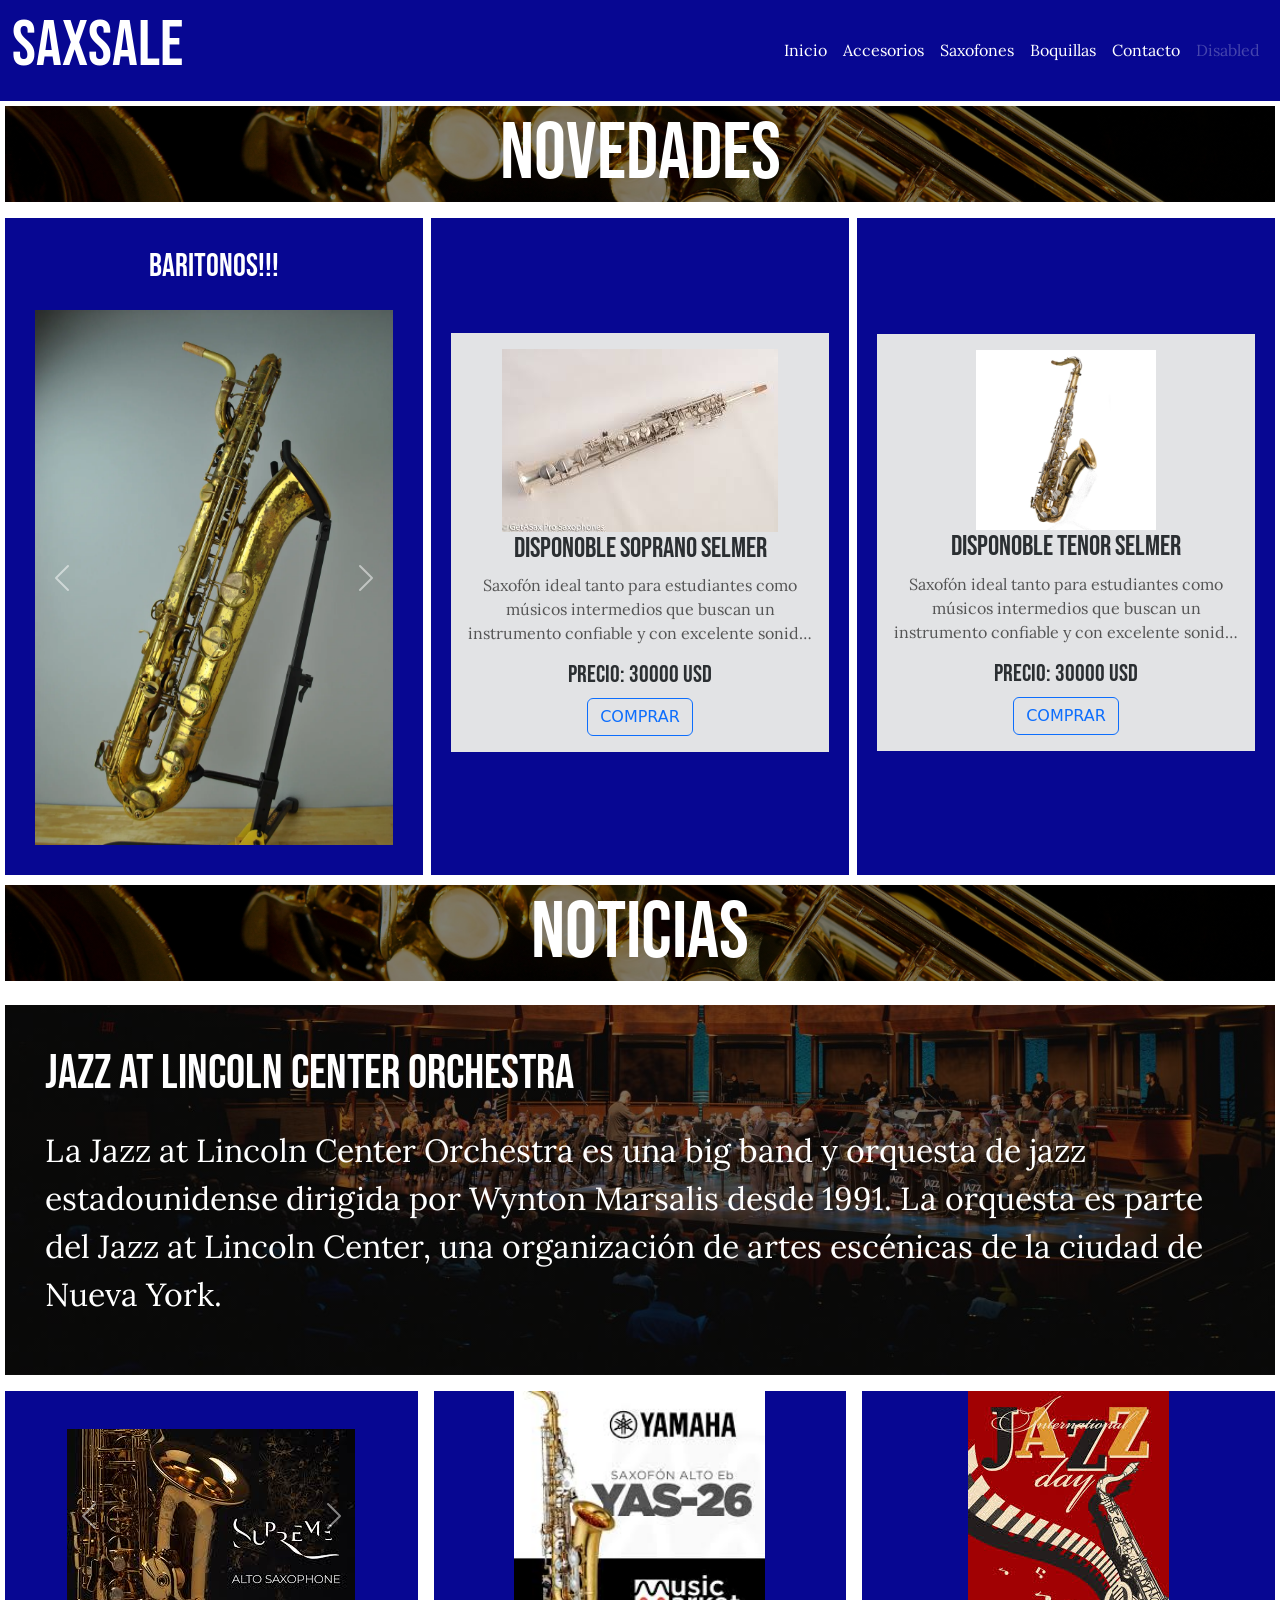
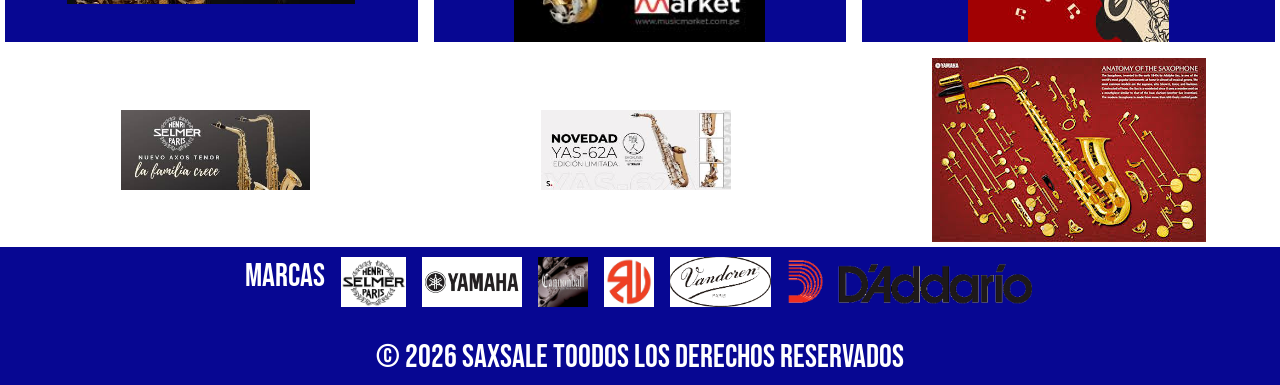
==== index.html @ d2db9212 "first commit of the project" ====
<!DOCTYPE html>
<html lang="es">
<head>
    <meta charset="UTF-8">
    <meta name="viewport" content="width=device-width, initial-scale=1.0">
    <link href="https://cdn.jsdelivr.net/npm/bootstrap@5.3.8/dist/css/bootstrap.min.css" rel="stylesheet" integrity="sha384-sRIl4kxILFvY47J16cr9ZwB07vP4J8+LH7qKQnuqkuIAvNWLzeN8tE5YBujZqJLB" crossorigin="anonymous">
    <link rel="stylesheet" href="./styles/style.css">
    <link rel="preconnect" href="https://fonts.googleapis.com">
    <link rel="preconnect" href="https://fonts.gstatic.com" crossorigin>

    <link href="https://fonts.googleapis.com/css2?family=Bebas+Neue&display=swap" rel="stylesheet">
    <link rel="preconnect" href="https://fonts.googleapis.com">
    <link rel="preconnect" href="https://fonts.gstatic.com" crossorigin>
    <link href="https://fonts.googleapis.com/css2?family=Lora:ital,wght@0,400..700;1,400..700&display=swap" rel="stylesheet">
    <title>SaxSale</title>

</head>
<body>
    <header>

 <nav class="navbar navbar-expand-lg navbar-dark">
  <div class="container-fluid">
    <a href="./index.html">
   <h1>SaxSale</h1>
  </a>
    <button class="navbar-toggler" type="button" data-bs-toggle="collapse" data-bs-target="#navbarNav" aria-controls="navbarNav" aria-expanded="false" aria-label="Toggle navigation">
      <span class="navbar-toggler-icon"></span>
    </button>
    <div class="collapse navbar-collapse" id="navbarNav">
      <ul class="navbar-nav ms-auto">
        <li class="nav-item">
          <a class="nav-link active" aria-current="page" href="./index.html">Inicio</a>
        </li>
        <li class="nav-item">
          <a class="nav-link" href="./pages/accesorios.html">Accesorios</a>
        </li>
        <li class="nav-item">
          <a class="nav-link" href="./pages/saxofones.html">Saxofones</a>
        </li>
        <li class="nav-item">
          <a class="nav-link" href="./pages/mouthpiece.html">Boquillas</a>
        </li>
          <li class="nav-item">
          <a class="nav-link" href="./pages/contacto.html">Contacto</a>
        </li>
        <li class="nav-item">
          <a class="nav-link disabled" aria-disabled="true">Disabled</a>
        </li>
      </ul>
    </div>
  </div>
</nav>
    </header>
    <main>
        <section class="novedades">
            <h2>NOVEDADES</h2>
           
            <article class="caja1-novedades">
              <h3 class="caja1-novedades-baritonos">BARITONOS!!!</h3>
             <div id="carouselExampleInterval" class="carousel slide" data-bs-ride="carousel">
  <div class="carousel-inner">
    <div class="carousel-item active" data-bs-interval="2000">
      <img src="./assets/saxofones/baritonos/mark6b (3).jpg" class="d-block w-100" alt="noticias">
    </div>
    <div class="carousel-item" data-bs-interval="2000">
      <img src="./assets/saxofones/baritonos/mark6b (3).jpg" class="d-block w-100" alt="selmer">
    </div>
    <div class="carousel-item">
      <img src="./assets/saxofones/baritonos/mark6b (1).jpg" class="d-block w-100" alt="selmer">
    </div>
    <div class="carousel-item">
      <img src="./assets/saxofones/baritonos/mark6  (6).jpg" class="d-block w-100" alt="selmer">
    </div>
  </div>
  <button class="carousel-control-prev" type="button" data-bs-target="#carouselExampleInterval" data-bs-slide="prev">
    <span class="carousel-control-prev-icon" aria-hidden="true"></span>
    <span class="visually-hidden">Previous</span>
  </button>
  <button class="carousel-control-next" type="button" data-bs-target="#carouselExampleInterval" data-bs-slide="next">
    <span class="carousel-control-next-icon" aria-hidden="true"></span>
    <span class="visually-hidden">Next</span>
  </button>
</div>
            </article>

            <article class="caja2-novedades">
            <div class="p-3 mb-2 bg-secondary-subtle text-secondary-emphasis">
              <img class="img-soprano" src="./assets/saxofones/sopranos/sba.jpg" alt="saxosoprano">
              <h3>Disponoble Soprano Selmer</h3>
              
              <p class="descripcion">Saxofón ideal tanto para estudiantes como músicos intermedios que buscan un instrumento confiable y con excelente sonido. Fabricado con materiales de calidad, ofrece una afinación precisa y una respuesta cómoda en todo el registro.

Su diseño ergonómico facilita la ejecución, permitiendo largas sesiones de práctica sin incomodidad. Incluye estuche protector para su transporte y cuidado.

Perfecto para estudiar, tocar en banda o comenzar a desarrollar tu sonido con un instrumento versátil y duradero. </p>
              <h4>PRECIO: 30000 USD</h4>
              <button type="button" class="btn btn-outline-primary">COMPRAR</button>
             </div>
            </article> 
            </article>

            <article class="caja3-novedades">
            <div class="p-3 mb-2 bg-secondary-subtle text-secondary-emphasis">
              <img class="img-soprano" src="./assets/saxofones/tenores/tmk6.jpg" alt="saxotenor">
              <h3>Disponoble Tenor Selmer</h3>
              
              <p class="descripcion">Saxofón ideal tanto para estudiantes como músicos intermedios que buscan un instrumento confiable y con excelente sonido. Fabricado con materiales de calidad, ofrece una afinación precisa y una respuesta cómoda en todo el registro.

Su diseño ergonómico facilita la ejecución, permitiendo largas sesiones de práctica sin incomodidad. Incluye estuche protector para su transporte y cuidado.

Perfecto para estudiar, tocar en banda o comenzar a desarrollar tu sonido con un instrumento versátil y duradero. </p>
              <h4>PRECIO: 30000 USD</h4>
              <button type="button" class="btn btn-outline-primary">COMPRAR</button>
             </div>
            </article> 
            
      </section>
        <section class="noticias">
            <h2>NOTICIAS</h2>
            <article class="caja1-noticias">
              <h3>Jazz at Lincoln Center Orchestra</h3>
              <p>La Jazz at Lincoln Center Orchestra es una big band y orquesta de jazz estadounidense dirigida por Wynton Marsalis desde 1991. La orquesta es parte del Jazz at Lincoln Center, una organización de artes escénicas de la ciudad de Nueva York.</p>
            </article>
            <article class="caja2-noticias">
              <div id="carouselExampleInterval" class="carousel slide" data-bs-ride="carousel">
  <div class="carousel-inner">
    <div class="carousel-item active" data-bs-interval="2000">
      <img src="./assets/noticias/streaming-musical-01-1030x438.jpg" class="d-block w-100" alt="noticias">
    </div>
    <div class="carousel-item" data-bs-interval="2000">
      <img src="./assets/noticias/selmer.jpg" class="d-block w-100" alt="selmer">
    </div>
    <div class="carousel-item">
      <img src="./assets/noticias/yamaha2.jpg" class="d-block w-100" alt="yamaha">
    </div>
    <div class="carousel-item">
      <img src="./assets/noticias/images.jpg" class="d-block w-100" alt="connselmer">
    </div>
  </div>
  <button class="carousel-control-prev" type="button" data-bs-target="#carouselExampleInterval" data-bs-slide="prev">
    <span class="carousel-control-prev-icon" aria-hidden="true"></span>
    <span class="visually-hidden">Previous</span>
  </button>
  <button class="carousel-control-next" type="button" data-bs-target="#carouselExampleInterval" data-bs-slide="next">
    <span class="carousel-control-next-icon" aria-hidden="true"></span>
    <span class="visually-hidden">Next</span>
  </button>
</div>
            </article>
            <article class="caja3-noticias">
              <img src="./assets/noticias/yamaha3.jpg" alt="yamaha">
            </article>
            <article class="caja4-noticias">
              <img src="./assets/noticias/jazz.jpg" alt="jazz">
            </article>
            <article class="caja5-noticias">
              <img src="./assets/noticias/selmer2.jpg" alt="selmer">
              <img src="./assets/noticias/yamaha.jpg" alt="yamaha">
            </article>
            <article class="caja6-noticias">
              <img src="./assets/noticias/yamaha4.jpg" alt="yamaha">
            </article>
            
        </section>


    </main>
    <footer>
      <section class="footer-contenedor">
       

    

        <article class="footer-box2">
             
          <h3 class="h3box2">MARCAS</h3>
          
          <a href="https://www.selmer.fr/en-int?srsltid=AfmBOoqi-JA-q6rCx8idVDb9hDLaTuvVUkTGpqAUxAEVh1ph9ByTGLUH" target="_blank">
          <img class="logo-footer" src="./assets/logos/selmer.png" alt="logoselmer">
           </a>
          
          
           <a href="https://usa.yamaha.com/products/musical_instruments/winds/saxophones/index.html" target="_blank">
            <img class="logo-footer" src="./assets/logos/yamaha.png" alt="logoyamaha">
           </a>
           
          
           <a href="https://www.cannonballmusic.com/" target="_blank">
            <img class="logo-footer" src="./assets/logos/cannonball.png" alt="logocannonball" >
           </a>
         
          
           <a href="https://www.robertoswinds.com/" target="_blank">
            <img class="logo-footer" src="./assets/novedades/robertowinds.jpg" alt="rebertoswinds">
           </a>
          
           <a href="https://vandoren.fr/en/" target="_blank">
            <img class="logo-footer" src="./assets/logos/vandoren_logo.png" alt="vandoren">
           </a>

           <a href="https://www.daddario.com/pages/reed-finder?srsltid=AfmBOorgQt2jpcoSlpP6i1HIFW__5xvOtOLx_O5818FOH4TEsza6n8jU" target="_blank">
            <img class="logo-footer" src="./assets/logos/Daddario_logo.png" alt="daddario">
           </a>
        </article>

        <article class="footer-box3">
          <h2 class="footer-h2-b3">© 2026 SaxSale toodos los derechos reservados</h2>
        </article>
       
      </section>

    </footer>
    <script src="https://cdn.jsdelivr.net/npm/bootstrap@5.3.8/dist/js/bootstrap.bundle.min.js" integrity="sha384-FKyoEForCGlyvwx9Hj09JcYn3nv7wiPVlz7YYwJrWVcXK/BmnVDxM+D2scQbITxI" crossorigin="anonymous"></script>
</body>
</html>
---- styles/style.css ----
/*header*/
.navbar h1{font-family: "Bebas Neue", sans-serif ;
font-size: 4rem;
color: white;}
.navbar{
    background-color: rgb(7, 7, 146);
    
}
.navbar a{
    text-decoration: none;
}
  
.navbar .nav-link {
    font-size: 1rem;
}

.nav-link{
color: white;
}

/*main-idex*/
.novedades{
    display: grid;
    grid-template-columns: repeat(3, 1fr);
    grid-auto-rows: auto;
    padding: 5px;
    gap: 0.5rem;
}


.caja1-novedades{
  grid-column: 1/2;
  display: flex;
  flex-direction: column;
  align-items: center;
  justify-content: center;
  padding:30px ;
  gap: 1rem;
  background-color:rgb(7, 7, 146) ;
}
.caja1-novedades img{
  width: 100%;
  height: auto;
}
.caja1-novedades-baritonos{
    font-size: 2rem;
    color: white;
}
   

.caja2-novedades{
   grid-column: 2/3;
   
   display: flex;
   flex-direction: column;
   justify-content: center;
   text-align: center;
   background-color: rgb(7, 7, 146) ;
   padding: 20px;
}

.caja3-novedades{
   grid-column:3/4;
    display: flex;
   flex-direction: column;
   justify-content: center;
   text-align: center;
   background-color:rgb(7, 7, 146)  ;
   padding: 20px;
}
.caja3-novedades img{
     width: 100%;
     height: 180px;
     object-fit: contain;
}


  


.noticias{
    display: grid;
    grid-template-columns: repeat(3, 1fr);
    grid-auto-rows: auto;
    padding: 5px;
    gap: 1rem;
}


   .caja1-noticias{
    display: flex;
    flex-direction: column;
    justify-content: flex-end;
    gap: 1rem;
    background-image: linear-gradient(rgba(0,0,0,0.5), rgba(0,0,0,0.5)), url(../assets/novedades/2025-03-30_templeu_jalc_lawrencesumulong_0142.jpg);
    grid-column: 1/4;
    background-size: cover;
    background-repeat: no-repeat;
    background-position: bottom;
    padding: 40px;
   }
  .caja1-noticias h3{
    color: white;
    font-size: 3rem;
  } 
  .caja1-noticias p{
    color: white;
    font-size: 2rem;
  }

  .caja2-noticias{
  grid-column: 1/2;
   display: flex;
   justify-content: center;
   align-items: center;
   background-color: rgb(7, 7, 146) ;
   }
   .caja3-noticias{
    grid-column: 2/3;
    display: flex;
    justify-content: center;
    background-color: rgb(7, 7, 146) ;
   }

   .caja4-noticias{
    grid-column: 3/4;
    display: flex;
    justify-content: center;
    
    background-color:  rgb(7, 7, 146);
   }
   .caja5-noticias{
    grid-column:1/3;
    display: flex;
    justify-content: center;
    align-items: center;
    
   }
   .caja5-noticias img{
    width: 100%;
    height: 80px;
    object-fit: contain;
}


   .caja6-noticias{
    grid-column: 3/4;
    display: flex;
    justify-content: center;
    align-items: center;
    
   }


   /*mouthpiece-saxofones-accesorios*/

   .contenedor{
   
    display: grid;
    grid-template-columns: repeat(2, 1fr);
    grid-auto-rows: auto;
    gap: 1rem;
    padding: 5px;
   }
   
    

   .card{
    text-align: center;
    display: flex;
    flex-direction: column;
    align-items:center;
    justify-content: flex-start;
    gap: 1rem;
    padding: 20px;
    height: 100%;
    width: 100%;
  
    
   

   }
.boton-comprar {
  margin-top: auto;
}
   .card img {
  width: 100%;
  height: 180px;
  object-fit: contain;
}

   .descripcion{
    
  font-size: 1rem;
  color: #555;

  display: -webkit-box;
  -webkit-line-clamp: 3; 
  -webkit-box-orient: vertical;
  overflow: hidden;
}
   

   /*formulario*/

  .formulario{
    display: grid;
    grid-template-columns: repeat(1, 1fr);
    gap: 1.5rem;
    
    padding: 15px;
    background-image: linear-gradient(rgba(0,0,0,0.5), rgba(0,0,0,0.5)), url(../assets/novedades/pexels-jean-paul-wright-39375669-7929649.jpg);
    background-repeat: no-repeat;
    background-size: cover;
    background-position: center;
    
  }

   .button-formulario{
    display: flex;
    justify-content: center;
    
   }
   .titulo-formulario{
    display: flex;
    justify-content: center;
    align-items: center;
    font-size: 3rem;
    color: white;
    background: none;

}

  .form-label{
    color: white;
  }

   /*footer*/

   .footer-contenedor{
    display: grid;
    grid-template-columns:1fr;
    grid-template-rows: auto;
    gap:2rem ;
    background-color: rgb(7, 7, 146);
   }

   .logo-footer{
    width:auto;
    height: 50px;
    object-fit: contain
   }

   .footer-box2{
   display: flex;
   align-items: center;
   justify-content: center;
   gap: 1rem;
   margin-top: 10px;
 
   }

   .footer-box3 {
    display: flex;
    justify-content: center;
    align-items: end;
   
  
   }
  
  .h3box2{
  
    font-size: 2rem;
    color: white;
  }
 
 .footer-h2-b3{
  font-size: 2rem;
  background-image: none;

}
  

  /*parrafos-titulos-general*/
  p{
    font-family: "Lora", serif;
}

a{
    font-family: "Lora", serif;

}
h2{ font-family: "Bebas Neue", sans-serif ;
  grid-column: 1/-1;
  display: flex;
  justify-content: center;
  align-items: center;
  color: white;
  background-image: linear-gradient(rgba(0,0,0,0.5), rgba(0,0,0,0.5)), url("../assets/novedades/pexels-caique-araujo-101156227-28653606.jpg");
  background-position: right;
  background-size: cover;
  background-repeat: no-repeat;
  font-size: 5rem;

}
 h3{font-family: "Bebas Neue", sans-serif ;

}
 h4{font-family: "Bebas Neue", sans-serif ;

}
.titulo-formulario{
    display: flex;
    justify-content: center;
    align-items: center;
    font-size: 3rem;
    color: white;
    background: none;

}





/*tablets*/

@media(min-width:768px) and (max-width:1024px){

.navbar h1{font-family: "Bebas Neue", sans-serif ;
font-size: 3rem;
color: white;}
 
h2{ font-family: "Bebas Neue", sans-serif ;
    grid-column: 1/-1;
    display: flex;
    justify-content: center;
    align-items: center;
   color: white;
   background-image: linear-gradient(rgba(0,0,0,0.5), rgba(0,0,0,0.5)), url("../assets/novedades/pexels-caique-araujo-101156227-28653606.jpg");
   background-position: right;
   background-size: cover;
   background-repeat: no-repeat;
   font-size: 3rem;}


.titulo-formulario{
    display: flex;
    justify-content: center;
    align-items: center;
    font-size: 3rem;
    color: white;
    background: none;

}

   
.novedades{
  display: grid;
  grid-template-columns: repeat(3, 1fr);
  grid-auto-rows: auto;
  padding: 5px;
}


.caja1-novedades{
  grid-column: 1/2;
  display: flex;
  flex-direction: column;
  align-items: center;
  justify-content: center;
  padding:20px ;
  gap: 1rem;
  background-color:rgb(7, 7, 146) ;
}
.caja1-novedades img{
  width: 100%;
  height: auto;
}
    

.caja2-novedades{
  grid-column: 2/3;
  display: flex;
  flex-direction: column;
  justify-content: center;
  text-align: center;
  background-color: rgb(7, 7, 146) ;
  padding: 10px;
}
.caja2-novedades img{
  width: 100%;
  height: 100px;
  object-fit: contain;
}

.caja3-novedades{
  grid-column:3/4 ;
  display: flex;
  flex-direction: column;
  justify-content: center;
  text-align: center;
  background-color:rgb(7, 7, 146)  ;
  padding: 20px;
}
.caja3-novedades img{
    width: 100%;
    height: 100px;
    object-fit: contain;
}


   
   .footer-contenedor{
    display: grid;
    grid-template-columns:1fr;
    grid-template-rows: auto; 
   
    gap:2rem ;
    background-color: rgb(7, 7, 146);
   }



   .logo-footer{
    width:auto;
    height: 25px;
    object-fit: contain
   }

   .footer-box2{
   display: flex;
   align-items: center;
   justify-content: center;
   gap: 1rem;
   
  
 
   }

   .footer-box3 {
    display: flex;
    justify-content: center;
    align-items: end;
    
   
  
   }

  .h3box2{
  
    font-size: 1.5rem;
    color: white;}

   .footer-h2-b3{
    font-size: 1.5rem;
    background-image: none;

}

}

/*mobile*/
@media(min-width:320px) and (max-width:480px){
.navbar h1{font-family: "Bebas Neue", sans-serif ;
font-size: 2rem;
color: white;}
 
h2{ font-family: "Bebas Neue", sans-serif ;
    grid-column: 1/-1;
    display: flex;
    justify-content: center;
    align-items: center;
   color: white;
   background-image: linear-gradient(rgba(0,0,0,0.5), rgba(0,0,0,0.5)), url("../assets/novedades/pexels-caique-araujo-101156227-28653606.jpg");
   background-position: right;
   background-size: cover;
   background-repeat: no-repeat;
   font-size: 2rem;}


.titulo-formulario{
    display: flex;
    justify-content: center;
    align-items: center;
    font-size: 2rem;
    color: white;
    background: none;

}

.novedades{
    display: grid;
    grid-template-columns: 1fr;
    grid-auto-rows: auto;
    padding: 5px;
}


.caja1-novedades{
  grid-column:1/2 ;
  display: flex;
  flex-direction: column;
  align-items: center;
  justify-content: center;
  padding:10px ;
  gap: 1rem;
  background-color:rgb(7, 7, 146) ;
}



.caja2-novedades{
   grid-column:1/2 ;
   
   display: flex;
   flex-direction: column;
   justify-content: center;
   text-align: center;
   background-color: rgb(7, 7, 146) ;
   padding: 10px;
}
.caja2-novedades img{
 width: 100%;
  height: 100px;
  object-fit: contain;
}

.caja3-novedades{
   grid-column:1/2 ;
    display: flex;
   flex-direction: column;
   justify-content: center;
   text-align: center;
   background-color:rgb(7, 7, 146)  ;
   padding: 10px;
}
.caja3-novedades img{
     width: 100%;
  height: 100px;
  object-fit: contain;
}



.noticias{
    display: grid;
    grid-template-columns:1fr;
    grid-auto-rows: auto;
    padding: 5px;
    gap: 1rem;
}


   .caja1-noticias{
    display: flex;
    flex-direction: column;
    justify-content: flex-end;
    gap: 1rem;
    background-image: linear-gradient(rgba(0,0,0,0.5), rgba(0,0,0,0.5)), url(../assets/novedades/2025-03-30_templeu_jalc_lawrencesumulong_0142.jpg);
    grid-column: 1/2;
    background-size: cover;
    background-repeat: no-repeat;
    background-position: bottom;
    padding: 40px;
   }
  .caja1-noticias h3{
    color: white;
    font-size: 2rem;
  } 
  .caja1-noticias p{
    color: white;
    font-size: 1rem;
  }

  .caja2-noticias{
  grid-column: 1/2;
   display: flex;
   justify-content: center;
   align-items: center;
   background-color: rgb(7, 7, 146) ;
   }
   .caja3-noticias{
    grid-column: 1/2;
    display: flex;
    justify-content: center;
    background-color: rgb(7, 7, 146) ;
   }

   .caja4-noticias{
    grid-column: 1/2;
    display: flex;
    justify-content: center;
    
    background-color:  rgb(7, 7, 146);
   }
   .caja5-noticias{
    grid-column:1/2;
    display: flex;
    flex-direction: column;
    background-color: rgb(7, 7, 146) ;
    
   }
   .caja5-noticias img{
    width: 100%;
    height: 80px;
    object-fit: contain;
}


   .caja6-noticias{
    grid-column: 1/2;
    display: flex;
    justify-content: center;
    align-items: center;
    
   }


.contenedor{
   
    display: grid;
    grid-template-columns: 1fr;
    grid-auto-rows: auto;
    gap: 1rem;
    padding: 5px;
   }
   
    

   .card{
    text-align: center;
    display: flex;
    flex-direction: column;
    align-items:center;
    justify-content: flex-start;
    gap: 1rem;
    padding: 20px;
    height: 100%;
    width: 100%;
  
    
   

   }
.boton-comprar {
  margin-top: auto;
}
  .card img {
  width: 100%;
  height: 180px;
  object-fit: contain;
}

  .descripcion{
    
  font-size: 1rem;
  color: #555;

  display: -webkit-box;
  -webkit-line-clamp: 3; 
  -webkit-box-orient: vertical;
  overflow: hidden;
}







   .footer-contenedor{
    display: grid;
    grid-template-columns:1fr;
    grid-template-rows:auto ; 
   
    gap:2rem ;
    background-color: rgb(7, 7, 146);
   }



   .logo-footer{
    width:auto;
    height: 25px;
    object-fit: contain
   }

   .footer-box2{
   display: flex;
   flex-direction: column;
   
  
 
   }

   .footer-box3 {
    display: flex;
    justify-content: center;
    align-items: end;
    
   
  
   }

   .h3box2{
  
    font-size: 1.5rem;
    color: white;}
   

   .footer-h2-b3{
    font-size: 1rem;
    background-image: none;

}










}
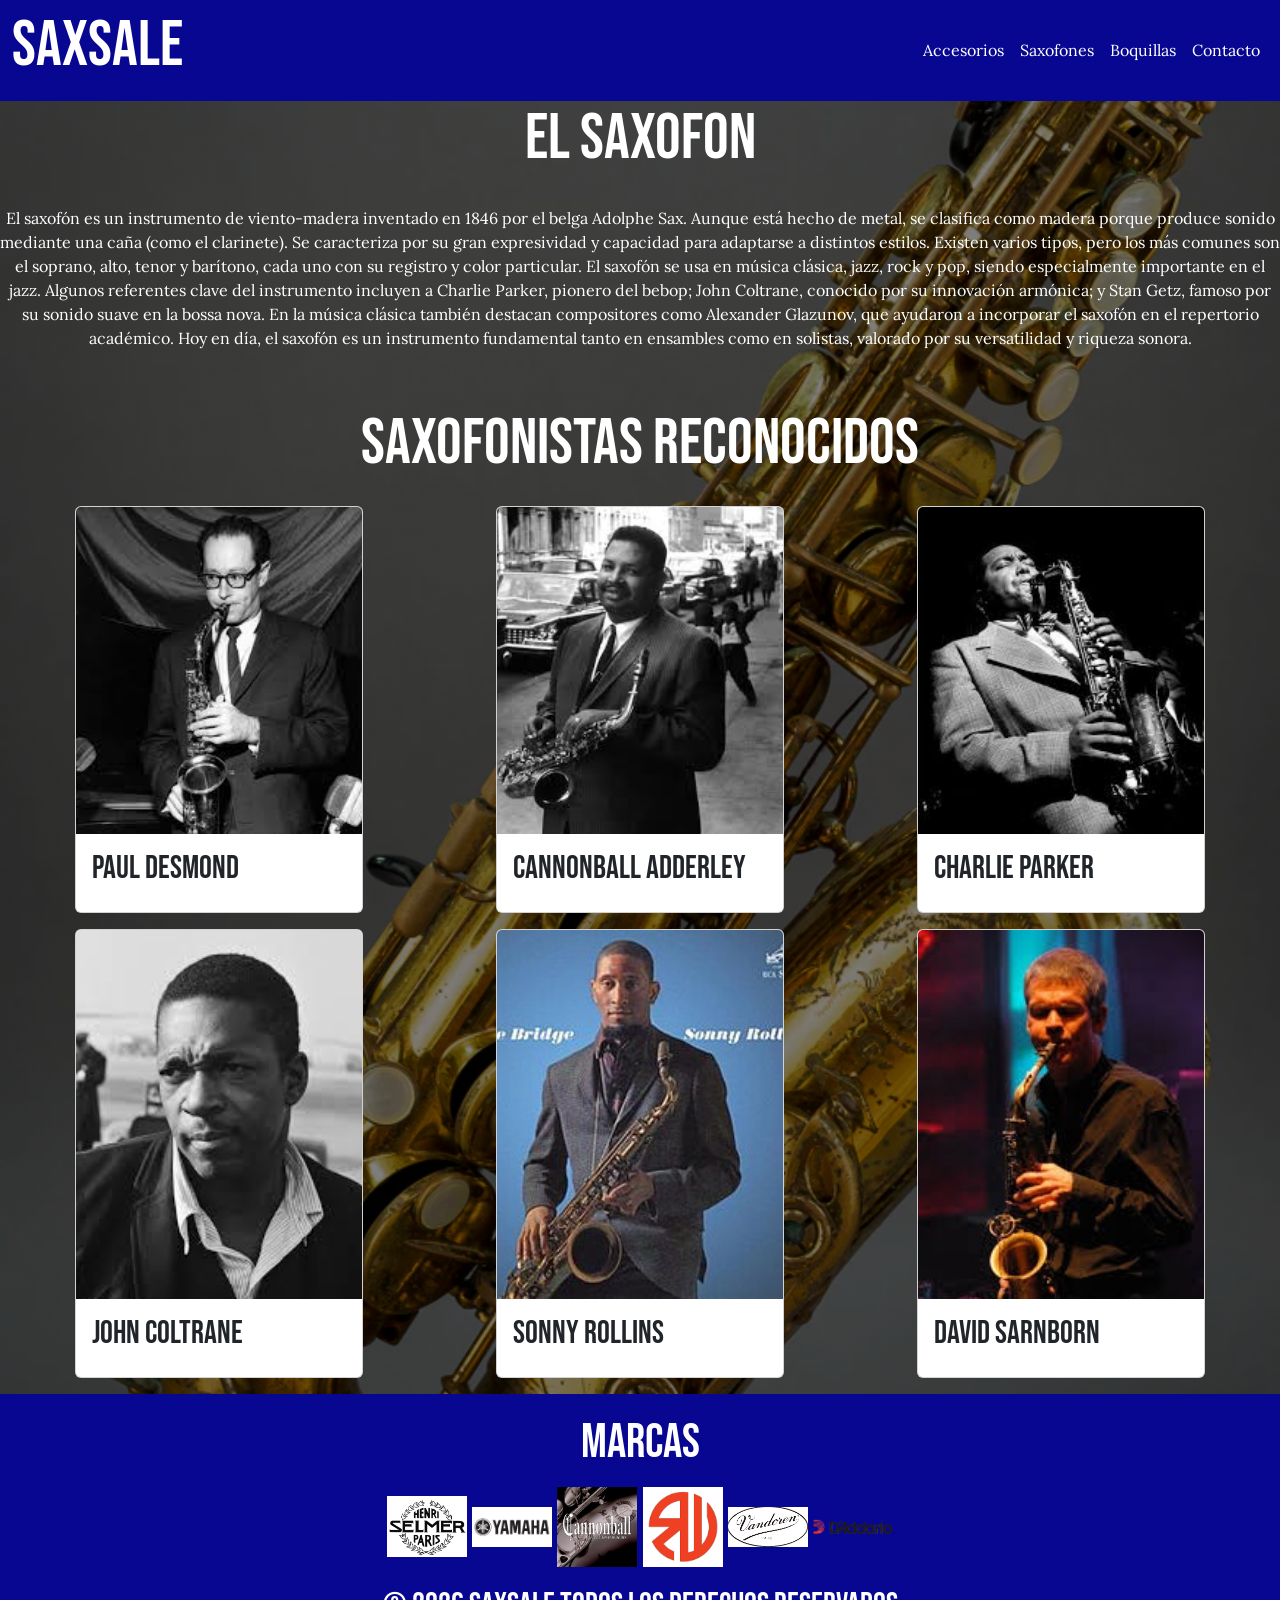
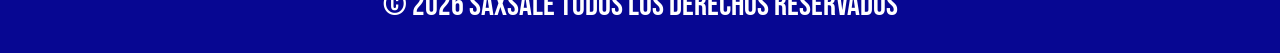
==== commit 02b2e30c: "se actualiza toda la parte de css y parte de la estructura html" ====
--- a/index.html
+++ b/index.html
@@ -7,207 +7,130 @@
     <link rel="stylesheet" href="./styles/style.css">
     <link rel="preconnect" href="https://fonts.googleapis.com">
     <link rel="preconnect" href="https://fonts.gstatic.com" crossorigin>
-
-    <link href="https://fonts.googleapis.com/css2?family=Bebas+Neue&display=swap" rel="stylesheet">
-    <link rel="preconnect" href="https://fonts.googleapis.com">
-    <link rel="preconnect" href="https://fonts.gstatic.com" crossorigin>
-    <link href="https://fonts.googleapis.com/css2?family=Lora:ital,wght@0,400..700;1,400..700&display=swap" rel="stylesheet">
+    
+   
+    
     <title>SaxSale</title>
 
 </head>
 <body>
-    <header>
+  <header>
+    <nav class="navbar navbar-expand-lg navbar-dark">
+      <div class="container-fluid">
+        <a href="./index.html">
+      <h1>SaxSale</h1>
+      </a>
+        <button class="navbar-toggler" type="button" data-bs-toggle="collapse" data-bs-target="#navbarNav" aria-controls="navbarNav" aria-expanded="false" aria-label="Toggle navigation">
+          <span class="navbar-toggler-icon"></span>
+        </button>
+        <div class="collapse navbar-collapse" id="navbarNav">
+          <ul class="navbar-nav ms-auto">
+          
+            <li class="nav-item">
+              <a class="nav-link" href="./pages/accesorios.html">Accesorios</a>
+            </li>
+            <li class="nav-item">
+              <a class="nav-link" href="./pages/saxofones.html">Saxofones</a>
+            </li>
+            <li class="nav-item">
+              <a class="nav-link" href="./pages/mouthpiece.html">Boquillas</a>
+            </li>
+              <li class="nav-item">
+              <a class="nav-link" href="./pages/contacto.html">Contacto</a>
+            </li>
+          
+          </ul>
+        </div>
+      </div>
+    </nav>
+    </header>
+    <main class="main-inicio">
+        <section class="star-container">
+          <div>
+            <h2>El Saxofon </h2>
+          </div>
+           <div>
+            <p>El saxofón es un instrumento de viento-madera inventado en 1846 por el belga Adolphe Sax. Aunque está hecho de metal, se clasifica como madera porque produce sonido mediante una caña (como el clarinete). Se caracteriza por su gran expresividad y capacidad para adaptarse a distintos estilos.
 
- <nav class="navbar navbar-expand-lg navbar-dark">
-  <div class="container-fluid">
-    <a href="./index.html">
-   <h1>SaxSale</h1>
-  </a>
-    <button class="navbar-toggler" type="button" data-bs-toggle="collapse" data-bs-target="#navbarNav" aria-controls="navbarNav" aria-expanded="false" aria-label="Toggle navigation">
-      <span class="navbar-toggler-icon"></span>
-    </button>
-    <div class="collapse navbar-collapse" id="navbarNav">
-      <ul class="navbar-nav ms-auto">
-        <li class="nav-item">
-          <a class="nav-link active" aria-current="page" href="./index.html">Inicio</a>
-        </li>
-        <li class="nav-item">
-          <a class="nav-link" href="./pages/accesorios.html">Accesorios</a>
-        </li>
-        <li class="nav-item">
-          <a class="nav-link" href="./pages/saxofones.html">Saxofones</a>
-        </li>
-        <li class="nav-item">
-          <a class="nav-link" href="./pages/mouthpiece.html">Boquillas</a>
-        </li>
-          <li class="nav-item">
-          <a class="nav-link" href="./pages/contacto.html">Contacto</a>
-        </li>
-        <li class="nav-item">
-          <a class="nav-link disabled" aria-disabled="true">Disabled</a>
-        </li>
-      </ul>
-    </div>
-  </div>
-</nav>
-    </header>
-    <main>
-        <section class="novedades">
-            <h2>NOVEDADES</h2>
-           
-            <article class="caja1-novedades">
-              <h3 class="caja1-novedades-baritonos">BARITONOS!!!</h3>
-             <div id="carouselExampleInterval" class="carousel slide" data-bs-ride="carousel">
-  <div class="carousel-inner">
-    <div class="carousel-item active" data-bs-interval="2000">
-      <img src="./assets/saxofones/baritonos/mark6b (3).jpg" class="d-block w-100" alt="noticias">
-    </div>
-    <div class="carousel-item" data-bs-interval="2000">
-      <img src="./assets/saxofones/baritonos/mark6b (3).jpg" class="d-block w-100" alt="selmer">
-    </div>
-    <div class="carousel-item">
-      <img src="./assets/saxofones/baritonos/mark6b (1).jpg" class="d-block w-100" alt="selmer">
-    </div>
-    <div class="carousel-item">
-      <img src="./assets/saxofones/baritonos/mark6  (6).jpg" class="d-block w-100" alt="selmer">
-    </div>
-  </div>
-  <button class="carousel-control-prev" type="button" data-bs-target="#carouselExampleInterval" data-bs-slide="prev">
-    <span class="carousel-control-prev-icon" aria-hidden="true"></span>
-    <span class="visually-hidden">Previous</span>
-  </button>
-  <button class="carousel-control-next" type="button" data-bs-target="#carouselExampleInterval" data-bs-slide="next">
-    <span class="carousel-control-next-icon" aria-hidden="true"></span>
-    <span class="visually-hidden">Next</span>
-  </button>
-</div>
-            </article>
+Existen varios tipos, pero los más comunes son el soprano, alto, tenor y barítono, cada uno con su registro y color particular. El saxofón se usa en música clásica, jazz, rock y pop, siendo especialmente importante en el jazz.
 
-            <article class="caja2-novedades">
-            <div class="p-3 mb-2 bg-secondary-subtle text-secondary-emphasis">
-              <img class="img-soprano" src="./assets/saxofones/sopranos/sba.jpg" alt="saxosoprano">
-              <h3>Disponoble Soprano Selmer</h3>
-              
-              <p class="descripcion">Saxofón ideal tanto para estudiantes como músicos intermedios que buscan un instrumento confiable y con excelente sonido. Fabricado con materiales de calidad, ofrece una afinación precisa y una respuesta cómoda en todo el registro.
+Algunos referentes clave del instrumento incluyen a Charlie Parker, pionero del bebop; John Coltrane, conocido por su innovación armónica; y Stan Getz, famoso por su sonido suave en la bossa nova. En la música clásica también destacan compositores como Alexander Glazunov, que ayudaron a incorporar el saxofón en el repertorio académico.
 
-Su diseño ergonómico facilita la ejecución, permitiendo largas sesiones de práctica sin incomodidad. Incluye estuche protector para su transporte y cuidado.
+Hoy en día, el saxofón es un instrumento fundamental tanto en ensambles como en solistas, valorado por su versatilidad y riqueza sonora.</p>
+          </div>
+    
+    </section>
+        <br>
+   <section class="star-container2">
+            
+              <h2>SAXOFONISTAS RECONOCIDOS</h2>
+            
+          <div class="card" style="width: 18rem;">
+           <img src="./assets/novedades/desmond.jpg" class="card-img-top" alt="desmond">
+          <div class="card-body">
+            <h3>Paul Desmond</h3>
+          </div>
+        </div>
 
-Perfecto para estudiar, tocar en banda o comenzar a desarrollar tu sonido con un instrumento versátil y duradero. </p>
-              <h4>PRECIO: 30000 USD</h4>
-              <button type="button" class="btn btn-outline-primary">COMPRAR</button>
-             </div>
-            </article> 
-            </article>
+         <div class="card" style="width: 18rem;">
+           <img src="./assets/novedades/adderley.jpg" class="card-img-top" alt="adderley">
+          <div class="card-body">
+             <h3>Cannonball Adderley</h3>
+          </div>
+        </div>
 
-            <article class="caja3-novedades">
-            <div class="p-3 mb-2 bg-secondary-subtle text-secondary-emphasis">
-              <img class="img-soprano" src="./assets/saxofones/tenores/tmk6.jpg" alt="saxotenor">
-              <h3>Disponoble Tenor Selmer</h3>
-              
-              <p class="descripcion">Saxofón ideal tanto para estudiantes como músicos intermedios que buscan un instrumento confiable y con excelente sonido. Fabricado con materiales de calidad, ofrece una afinación precisa y una respuesta cómoda en todo el registro.
+         <div class="card" style="width: 18rem;">
+           <img src="./assets/novedades/parker.jpg" class="card-img-top" alt="parker">
+          <div class="card-body">
+            <h3>Charlie Parker</h3>
+          </div>
+        </div>
 
-Su diseño ergonómico facilita la ejecución, permitiendo largas sesiones de práctica sin incomodidad. Incluye estuche protector para su transporte y cuidado.
+         <div class="card" style="width: 18rem;">
+           <img src="./assets/novedades/coltraine (2).jpg" class="card-img-top" alt="coltrane">
+          <div class="card-body">
+           <h3>John Coltrane</h3>
+          </div>
+        </div>
 
-Perfecto para estudiar, tocar en banda o comenzar a desarrollar tu sonido con un instrumento versátil y duradero. </p>
-              <h4>PRECIO: 30000 USD</h4>
-              <button type="button" class="btn btn-outline-primary">COMPRAR</button>
-             </div>
-            </article> 
-            
-      </section>
-        <section class="noticias">
-            <h2>NOTICIAS</h2>
-            <article class="caja1-noticias">
-              <h3>Jazz at Lincoln Center Orchestra</h3>
-              <p>La Jazz at Lincoln Center Orchestra es una big band y orquesta de jazz estadounidense dirigida por Wynton Marsalis desde 1991. La orquesta es parte del Jazz at Lincoln Center, una organización de artes escénicas de la ciudad de Nueva York.</p>
-            </article>
-            <article class="caja2-noticias">
-              <div id="carouselExampleInterval" class="carousel slide" data-bs-ride="carousel">
-  <div class="carousel-inner">
-    <div class="carousel-item active" data-bs-interval="2000">
-      <img src="./assets/noticias/streaming-musical-01-1030x438.jpg" class="d-block w-100" alt="noticias">
-    </div>
-    <div class="carousel-item" data-bs-interval="2000">
-      <img src="./assets/noticias/selmer.jpg" class="d-block w-100" alt="selmer">
-    </div>
-    <div class="carousel-item">
-      <img src="./assets/noticias/yamaha2.jpg" class="d-block w-100" alt="yamaha">
-    </div>
-    <div class="carousel-item">
-      <img src="./assets/noticias/images.jpg" class="d-block w-100" alt="connselmer">
-    </div>
-  </div>
-  <button class="carousel-control-prev" type="button" data-bs-target="#carouselExampleInterval" data-bs-slide="prev">
-    <span class="carousel-control-prev-icon" aria-hidden="true"></span>
-    <span class="visually-hidden">Previous</span>
-  </button>
-  <button class="carousel-control-next" type="button" data-bs-target="#carouselExampleInterval" data-bs-slide="next">
-    <span class="carousel-control-next-icon" aria-hidden="true"></span>
-    <span class="visually-hidden">Next</span>
-  </button>
-</div>
-            </article>
-            <article class="caja3-noticias">
-              <img src="./assets/noticias/yamaha3.jpg" alt="yamaha">
-            </article>
-            <article class="caja4-noticias">
-              <img src="./assets/noticias/jazz.jpg" alt="jazz">
-            </article>
-            <article class="caja5-noticias">
-              <img src="./assets/noticias/selmer2.jpg" alt="selmer">
-              <img src="./assets/noticias/yamaha.jpg" alt="yamaha">
-            </article>
-            <article class="caja6-noticias">
-              <img src="./assets/noticias/yamaha4.jpg" alt="yamaha">
-            </article>
-            
-        </section>
+         <div class="card" style="width: 18rem;">
+           <img src="./assets/novedades/The_Bridge_Sonny_Rollins.jpg" class="card-img-top" alt="rollins">
+          <div class="card-body">
+           <h3>Sonny Rollins</h3>
+          </div>
+        </div>
 
-
+        <div class="card" style="width: 18rem;">
+           <img src="./assets/novedades/sarnborn.jpg" class="card-img-top" alt="sarnborn">
+          <div class="card-body">
+           <h3>David Sarnborn</h3>
+        </div>
+        
+</section>
     </main>
     <footer>
       <section class="footer-contenedor">
-       
 
-    
+  <article class="footer-box2">
+    <h3 class="h3box2">MARCAS</h3>
 
-        <article class="footer-box2">
-             
-          <h3 class="h3box2">MARCAS</h3>
-          
-          <a href="https://www.selmer.fr/en-int?srsltid=AfmBOoqi-JA-q6rCx8idVDb9hDLaTuvVUkTGpqAUxAEVh1ph9ByTGLUH" target="_blank">
-          <img class="logo-footer" src="./assets/logos/selmer.png" alt="logoselmer">
-           </a>
-          
-          
-           <a href="https://usa.yamaha.com/products/musical_instruments/winds/saxophones/index.html" target="_blank">
-            <img class="logo-footer" src="./assets/logos/yamaha.png" alt="logoyamaha">
-           </a>
-           
-          
-           <a href="https://www.cannonballmusic.com/" target="_blank">
-            <img class="logo-footer" src="./assets/logos/cannonball.png" alt="logocannonball" >
-           </a>
-         
-          
-           <a href="https://www.robertoswinds.com/" target="_blank">
-            <img class="logo-footer" src="./assets/novedades/robertowinds.jpg" alt="rebertoswinds">
-           </a>
-          
-           <a href="https://vandoren.fr/en/" target="_blank">
-            <img class="logo-footer" src="./assets/logos/vandoren_logo.png" alt="vandoren">
-           </a>
+    <div class="logos">
+     <a href="https://www.selmer.fr/en-int?srsltid=AfmBOor79Rb-_9UPQ6MRUY8ZI1y_j1xs5f0mpgxhy6elbw4P0WbcUUgo" target="_blank"><img class="logo-footer" src="./assets/logos/selmer.png"></a>
+      <a href="https://usa.yamaha.com/products/musical_instruments/winds/saxophones/index.html" target="_blank"><img class="logo-footer" src="./assets/logos/yamaha.png"></a>
+      <a href="https://www.cannonballmusic.com/" target="_blank"><img class="logo-footer" src="./assets/logos/cannonball.png"></a>
+      <a href="https://www.robertoswinds.com/" target="_blank"><img class="logo-footer" src="./assets/novedades/robertowinds.jpg"></a>
+      <a href="https://vandoren.fr/en/" target="_blank"><img class="logo-footer" src="./assets/logos/vandoren_logo.png"></a>
+      <a href="https://www.daddario.com/collections/saxophone-reeds?srsltid=AfmBOor3AmA8gWwZORQWqCa6BvwieEF4S8FT9-_b8jnud8J5Rp-UT0DT" target="_blank"><img class="logo-footer" src="./assets/logos/Daddario_logo.png"></a>
+    </div>
+  </article>
 
-           <a href="https://www.daddario.com/pages/reed-finder?srsltid=AfmBOorgQt2jpcoSlpP6i1HIFW__5xvOtOLx_O5818FOH4TEsza6n8jU" target="_blank">
-            <img class="logo-footer" src="./assets/logos/Daddario_logo.png" alt="daddario">
-           </a>
-        </article>
+  <article class="footer-box3">
+    <h2 class="footer-h2-b3">
+      © 2026 SaxSale todos los derechos reservados
+    </h2>
+  </article>
 
-        <article class="footer-box3">
-          <h2 class="footer-h2-b3">© 2026 SaxSale toodos los derechos reservados</h2>
-        </article>
-       
-      </section>
+</section>
 
     </footer>
     <script src="https://cdn.jsdelivr.net/npm/bootstrap@5.3.8/dist/js/bootstrap.bundle.min.js" integrity="sha384-FKyoEForCGlyvwx9Hj09JcYn3nv7wiPVlz7YYwJrWVcXK/BmnVDxM+D2scQbITxI" crossorigin="anonymous"></script>
--- a/styles/style.css
+++ b/styles/style.css
@@ -1,729 +1,351 @@
-
-
-/*header*/
-.navbar h1{font-family: "Bebas Neue", sans-serif ;
-font-size: 4rem;
-color: white;}
-.navbar{
-    background-color: rgb(7, 7, 146);
-    
-}
-.navbar a{
-    text-decoration: none;
-}
-  
+@charset "UTF-8";
+@import url("https://fonts.googleapis.com/css2?family=Bebas+Neue&display=swap");
+@import url("https://fonts.googleapis.com/css2?family=Lora:ital,wght@0,400..700;1,400..700&display=swap");
+.navbar {
+  background-color: rgb(7, 7, 146);
+}
+.navbar a {
+  font-family: "Lora", serif;
+  text-decoration: none;
+}
+.navbar h1 {
+  font-family: "Bebas Neue", sans-serif;
+  font-size: 4rem;
+  color: white;
+}
+.navbar h1:hover {
+  color: crimson;
+  transform: scale(1.05);
+}
 .navbar .nav-link {
-    font-size: 1rem;
-}
-
-.nav-link{
-color: white;
-}
-
-/*main-idex*/
-.novedades{
-    display: grid;
-    grid-template-columns: repeat(3, 1fr);
+  font-size: 1rem;
+  color: white;
+}
+.navbar .nav-link:hover {
+  color: crimson;
+  transform: scale(1.05);
+}
+
+/*mixin flex*/
+/*mixin tablet*/
+/*mixin mobile*/
+/*mixin intermedio*/
+.footer-contenedor {
+  display: flex;
+  flex-direction: column;
+  align-items: center;
+  padding: 20px;
+  gap: 20px;
+  background-color: rgb(7, 7, 146);
+  /*  BOX 2 */
+}
+.footer-contenedor .footer-box2 {
+  display: flex;
+  flex-direction: column;
+  align-items: center;
+  width: 100%;
+}
+.footer-contenedor .footer-box2 .h3box2 {
+  text-align: center;
+  margin-bottom: 15px;
+  color: white;
+  font-family: "Bebas Neue", sans-serif;
+  font-size: 3rem;
+}
+.footer-contenedor .footer-box2 {
+  /* contenedor de logos */
+}
+.footer-contenedor .footer-box2 .footer-box2 div {
+  display: inline-block;
+}
+.footer-contenedor .footer-box2 {
+  /* contenedor real de los logos */
+}
+.footer-contenedor .footer-box2 .footer-box2 {
+  display: flex;
+  flex-direction: column;
+  align-items: center;
+}
+.footer-contenedor .footer-box2 .footer-box2 > div {
+  display: flex;
+  flex-wrap: wrap;
+  justify-content: center;
+  gap: 15px;
+}
+.footer-contenedor .footer-box2 {
+  /* imágenes */
+}
+.footer-contenedor .footer-box2 .logo-footer {
+  width: 80px;
+  height: 80px;
+  object-fit: contain;
+  transition: transform 0.3s;
+}
+.footer-contenedor .footer-box2 .logo-footer:hover {
+  transform: scale(1.1);
+}
+.footer-contenedor {
+  /*  BOX 3 */
+}
+.footer-contenedor .footer-box3 {
+  width: 100%;
+  display: flex;
+  justify-content: center;
+}
+.footer-contenedor .footer-box3 .footer-h2-b3 {
+  text-align: center;
+  font-size: 2rem;
+  color: white;
+  font-family: "Bebas Neue", sans-serif;
+}
+
+.titulo-seccion {
+  display: flex;
+  flex-direction: row;
+  flex-wrap: wrap;
+  justify-content: center;
+  align-items: center;
+  gap: 0;
+  font-family: "Bebas Neue", sans-serif;
+  grid-column: 1/-1;
+  color: white;
+  font-size: 5rem;
+  background-image: linear-gradient(rgba(0, 0, 0, 0.5), rgba(0, 0, 0, 0.5)), url("../assets/novedades/pexels-caique-araujo-101156227-28653606.jpg");
+  background-position: right;
+  background-size: cover;
+  background-repeat: no-repeat;
+}
+@media (min-width: 320px) and (max-width: 479px) {
+  .titulo-seccion {
+    font-size: 3rem;
+  }
+}
+@media (min-width: 480px) and (max-width: 767px) {
+  .titulo-seccion {
+    font-size: 3rem;
+  }
+}
+
+.contenedor {
+  display: grid;
+  grid-template-columns: repeat(2, 1fr);
+  grid-auto-rows: auto;
+  gap: 1rem;
+  padding: 5px;
+  background-color: #555;
+}
+.contenedor .card {
+  display: flex;
+  flex-direction: column;
+  flex-wrap: wrap;
+  justify-content: flex-start;
+  align-items: center;
+  gap: 1rem;
+  text-align: center;
+  padding: 20px;
+  height: 100%;
+  width: 100%;
+}
+.contenedor .card h3, .contenedor .card h4 {
+  font-family: "Bebas Neue", sans-serif;
+}
+.contenedor .card p {
+  font-family: "Lora", serif;
+}
+.contenedor .card img {
+  width: 100%;
+  height: 180px;
+  object-fit: contain;
+}
+.contenedor .card .descripcion {
+  font-size: 1rem;
+  color: #555;
+  display: -webkit-box;
+  -webkit-line-clamp: 3;
+  -webkit-box-orient: vertical;
+  overflow: hidden;
+}
+.contenedor .card .boton-comprar {
+  margin-top: auto;
+}
+@media (min-width: 320px) and (max-width: 479px) {
+  .contenedor {
+    grid-template-columns: 1fr;
     grid-auto-rows: auto;
+    gap: 1rem;
     padding: 5px;
-    gap: 0.5rem;
-}
-
-
-.caja1-novedades{
-  grid-column: 1/2;
-  display: flex;
-  flex-direction: column;
-  align-items: center;
-  justify-content: center;
-  padding:30px ;
-  gap: 1rem;
-  background-color:rgb(7, 7, 146) ;
-}
-.caja1-novedades img{
-  width: 100%;
-  height: auto;
-}
-.caja1-novedades-baritonos{
-    font-size: 2rem;
-    color: white;
-}
-   
-
-.caja2-novedades{
-   grid-column: 2/3;
-   
-   display: flex;
-   flex-direction: column;
-   justify-content: center;
-   text-align: center;
-   background-color: rgb(7, 7, 146) ;
-   padding: 20px;
-}
-
-.caja3-novedades{
-   grid-column:3/4;
-    display: flex;
-   flex-direction: column;
-   justify-content: center;
-   text-align: center;
-   background-color:rgb(7, 7, 146)  ;
-   padding: 20px;
-}
-.caja3-novedades img{
-     width: 100%;
-     height: 180px;
-     object-fit: contain;
-}
-
-
-  
-
-
-.noticias{
-    display: grid;
-    grid-template-columns: repeat(3, 1fr);
-    grid-auto-rows: auto;
-    padding: 5px;
-    gap: 1rem;
-}
-
-
-   .caja1-noticias{
+  }
+  .contenedor .card {
     display: flex;
     flex-direction: column;
-    justify-content: flex-end;
-    gap: 1rem;
-    background-image: linear-gradient(rgba(0,0,0,0.5), rgba(0,0,0,0.5)), url(../assets/novedades/2025-03-30_templeu_jalc_lawrencesumulong_0142.jpg);
-    grid-column: 1/4;
-    background-size: cover;
-    background-repeat: no-repeat;
-    background-position: bottom;
-    padding: 40px;
-   }
-  .caja1-noticias h3{
-    color: white;
-    font-size: 3rem;
-  } 
-  .caja1-noticias p{
-    color: white;
-    font-size: 2rem;
-  }
-
-  .caja2-noticias{
-  grid-column: 1/2;
-   display: flex;
-   justify-content: center;
-   align-items: center;
-   background-color: rgb(7, 7, 146) ;
-   }
-   .caja3-noticias{
-    grid-column: 2/3;
-    display: flex;
-    justify-content: center;
-    background-color: rgb(7, 7, 146) ;
-   }
-
-   .caja4-noticias{
-    grid-column: 3/4;
-    display: flex;
-    justify-content: center;
-    
-    background-color:  rgb(7, 7, 146);
-   }
-   .caja5-noticias{
-    grid-column:1/3;
-    display: flex;
-    justify-content: center;
+    flex-wrap: wrap;
+    justify-content: flex-start;
     align-items: center;
-    
-   }
-   .caja5-noticias img{
-    width: 100%;
-    height: 80px;
-    object-fit: contain;
-}
-
-
-   .caja6-noticias{
-    grid-column: 3/4;
-    display: flex;
-    justify-content: center;
-    align-items: center;
-    
-   }
-
-
-   /*mouthpiece-saxofones-accesorios*/
-
-   .contenedor{
-   
-    display: grid;
-    grid-template-columns: repeat(2, 1fr);
-    grid-auto-rows: auto;
-    gap: 1rem;
-    padding: 5px;
-   }
-   
-    
-
-   .card{
+    gap: 1rem;
     text-align: center;
-    display: flex;
-    flex-direction: column;
-    align-items:center;
-    justify-content: flex-start;
-    gap: 1rem;
     padding: 20px;
     height: 100%;
     width: 100%;
-  
-    
-   
-
-   }
-.boton-comprar {
-  margin-top: auto;
-}
-   .card img {
-  width: 100%;
-  height: 180px;
-  object-fit: contain;
-}
-
-   .descripcion{
-    
-  font-size: 1rem;
-  color: #555;
-
-  display: -webkit-box;
-  -webkit-line-clamp: 3; 
-  -webkit-box-orient: vertical;
-  overflow: hidden;
-}
-   
-
-   /*formulario*/
-
-  .formulario{
-    display: grid;
-    grid-template-columns: repeat(1, 1fr);
-    gap: 1.5rem;
-    
-    padding: 15px;
-    background-image: linear-gradient(rgba(0,0,0,0.5), rgba(0,0,0,0.5)), url(../assets/novedades/pexels-jean-paul-wright-39375669-7929649.jpg);
-    background-repeat: no-repeat;
-    background-size: cover;
-    background-position: center;
-    
-  }
-
-   .button-formulario{
-    display: flex;
-    justify-content: center;
-    
-   }
-   .titulo-formulario{
-    display: flex;
-    justify-content: center;
-    align-items: center;
-    font-size: 3rem;
-    color: white;
-    background: none;
-
-}
-
-  .form-label{
-    color: white;
-  }
-
-   /*footer*/
-
-   .footer-contenedor{
-    display: grid;
-    grid-template-columns:1fr;
-    grid-template-rows: auto;
-    gap:2rem ;
-    background-color: rgb(7, 7, 146);
-   }
-
-   .logo-footer{
-    width:auto;
-    height: 50px;
-    object-fit: contain
-   }
-
-   .footer-box2{
-   display: flex;
-   align-items: center;
-   justify-content: center;
-   gap: 1rem;
-   margin-top: 10px;
- 
-   }
-
-   .footer-box3 {
-    display: flex;
-    justify-content: center;
-    align-items: end;
-   
-  
-   }
-  
-  .h3box2{
-  
-    font-size: 2rem;
-    color: white;
-  }
- 
- .footer-h2-b3{
-  font-size: 2rem;
-  background-image: none;
-
-}
-  
-
-  /*parrafos-titulos-general*/
-  p{
-    font-family: "Lora", serif;
-}
-
-a{
-    font-family: "Lora", serif;
-
-}
-h2{ font-family: "Bebas Neue", sans-serif ;
-  grid-column: 1/-1;
-  display: flex;
-  justify-content: center;
-  align-items: center;
-  color: white;
-  background-image: linear-gradient(rgba(0,0,0,0.5), rgba(0,0,0,0.5)), url("../assets/novedades/pexels-caique-araujo-101156227-28653606.jpg");
-  background-position: right;
+  }
+  .contenedor .card .boton-comprar {
+    margin-top: auto;
+  }
+  .contenedor .card .card img {
+    width: 100%;
+    height: 180px;
+    object-fit: contain;
+  }
+  .contenedor .card .descripcion {
+    font-size: 1rem;
+    color: #555;
+    display: -webkit-box;
+    -webkit-line-clamp: 3;
+    -webkit-box-orient: vertical;
+    overflow: hidden;
+  }
+}
+
+.formulario-de-pago {
+  padding: 15px;
+  background-image: linear-gradient(rgba(0, 0, 0, 0.5), rgba(0, 0, 0, 0.5)), url(../assets/novedades/pexels-jean-paul-wright-39375669-7929649.jpg);
+  background-repeat: no-repeat;
   background-size: cover;
+  background-position: center;
+}
+.formulario-de-pago .titulo-formulario {
+  text-align: center;
+  color: white;
+  font-family: "Bebas Neue", sans-serif;
+  font-size: 3rem;
+}
+.formulario-de-pago label {
+  color: white;
+  font-family: "Lora", serif;
+}
+
+.formulario {
+  display: grid;
+  grid-template-columns: repeat(1, 1fr);
+  gap: 1.5rem;
+  padding: 15px;
+  background-image: linear-gradient(rgba(0, 0, 0, 0.5), rgba(0, 0, 0, 0.5)), url(../assets/novedades/pexels-jean-paul-wright-39375669-7929649.jpg);
   background-repeat: no-repeat;
-  font-size: 5rem;
-
-}
- h3{font-family: "Bebas Neue", sans-serif ;
-
-}
- h4{font-family: "Bebas Neue", sans-serif ;
-
-}
-.titulo-formulario{
-    display: flex;
-    justify-content: center;
-    align-items: center;
-    font-size: 3rem;
-    color: white;
-    background: none;
-
-}
-
-
-
-
-
-/*tablets*/
-
-@media(min-width:768px) and (max-width:1024px){
-
-.navbar h1{font-family: "Bebas Neue", sans-serif ;
-font-size: 3rem;
-color: white;}
- 
-h2{ font-family: "Bebas Neue", sans-serif ;
-    grid-column: 1/-1;
-    display: flex;
-    justify-content: center;
-    align-items: center;
-   color: white;
-   background-image: linear-gradient(rgba(0,0,0,0.5), rgba(0,0,0,0.5)), url("../assets/novedades/pexels-caique-araujo-101156227-28653606.jpg");
-   background-position: right;
-   background-size: cover;
-   background-repeat: no-repeat;
-   font-size: 3rem;}
-
-
-.titulo-formulario{
-    display: flex;
-    justify-content: center;
-    align-items: center;
-    font-size: 3rem;
-    color: white;
-    background: none;
-
-}
-
-   
-.novedades{
+  background-size: cover;
+  background-position: center;
+}
+.formulario .button-formulario {
+  display: flex;
+  flex-direction: row;
+  flex-wrap: wrap;
+  justify-content: center;
+  align-items: center;
+  gap: 0;
+}
+.formulario .button-formulario button {
+  background-color: rgb(7, 7, 146);
+}
+.formulario .form-label {
+  color: white;
+}
+.formulario .titulo-formulario {
+  text-align: center;
+  font-size: 3rem;
+  color: white;
+  background: none;
+  font-family: "Bebas Neue", sans-serif;
+}
+
+.main-inicio {
+  background-image: linear-gradient(rgba(0, 0, 0, 0.5), rgba(0, 0, 0, 0.5)), url("../assets/novedades/mark6.jpg");
+  background-size: cover;
+  background-position: center;
+  background-repeat: no-repeat;
+}
+.main-inicio .star-container {
+  display: flex;
+  flex-direction: column;
+  flex-wrap: wrap;
+  justify-content: center;
+  align-items: center;
+  gap: 20px;
+}
+.main-inicio .star-container h2 {
+  font-family: "Bebas Neue", sans-serif;
+  font-size: 4rem;
+  color: white;
+}
+.main-inicio .star-container p {
+  font-family: "Lora", serif;
+  color: white;
+  text-align: center;
+}
+.main-inicio .star-container2 {
   display: grid;
   grid-template-columns: repeat(3, 1fr);
-  grid-auto-rows: auto;
-  padding: 5px;
-}
-
-
-.caja1-novedades{
-  grid-column: 1/2;
-  display: flex;
-  flex-direction: column;
-  align-items: center;
-  justify-content: center;
-  padding:20px ;
   gap: 1rem;
-  background-color:rgb(7, 7, 146) ;
-}
-.caja1-novedades img{
-  width: 100%;
-  height: auto;
-}
-    
-
-.caja2-novedades{
-  grid-column: 2/3;
-  display: flex;
-  flex-direction: column;
-  justify-content: center;
-  text-align: center;
-  background-color: rgb(7, 7, 146) ;
-  padding: 10px;
-}
-.caja2-novedades img{
-  width: 100%;
-  height: 100px;
-  object-fit: contain;
-}
-
-.caja3-novedades{
-  grid-column:3/4 ;
-  display: flex;
-  flex-direction: column;
-  justify-content: center;
-  text-align: center;
-  background-color:rgb(7, 7, 146)  ;
-  padding: 20px;
-}
-.caja3-novedades img{
-    width: 100%;
-    height: 100px;
-    object-fit: contain;
-}
-
-
-   
-   .footer-contenedor{
-    display: grid;
-    grid-template-columns:1fr;
-    grid-template-rows: auto; 
-   
-    gap:2rem ;
-    background-color: rgb(7, 7, 146);
-   }
-
-
-
-   .logo-footer{
-    width:auto;
-    height: 25px;
-    object-fit: contain
-   }
-
-   .footer-box2{
-   display: flex;
-   align-items: center;
-   justify-content: center;
-   gap: 1rem;
-   
-  
- 
-   }
-
-   .footer-box3 {
-    display: flex;
-    justify-content: center;
-    align-items: end;
-    
-   
-  
-   }
-
-  .h3box2{
-  
-    font-size: 1.5rem;
-    color: white;}
-
-   .footer-h2-b3{
-    font-size: 1.5rem;
-    background-image: none;
-
-}
-
-}
-
-/*mobile*/
-@media(min-width:320px) and (max-width:480px){
-.navbar h1{font-family: "Bebas Neue", sans-serif ;
-font-size: 2rem;
-color: white;}
- 
-h2{ font-family: "Bebas Neue", sans-serif ;
-    grid-column: 1/-1;
-    display: flex;
-    justify-content: center;
-    align-items: center;
-   color: white;
-   background-image: linear-gradient(rgba(0,0,0,0.5), rgba(0,0,0,0.5)), url("../assets/novedades/pexels-caique-araujo-101156227-28653606.jpg");
-   background-position: right;
-   background-size: cover;
-   background-repeat: no-repeat;
-   font-size: 2rem;}
-
-
-.titulo-formulario{
-    display: flex;
-    justify-content: center;
-    align-items: center;
+  padding: 1rem;
+  justify-items: center;
+}
+.main-inicio .star-container2 h2 {
+  grid-column: 1/-1;
+  font-family: "Bebas Neue", sans-serif;
+  color: white;
+  text-align: center;
+  font-size: 4rem;
+}
+.main-inicio .star-container2 .card img {
+  width: 100%;
+  height: 100%;
+  object-fit: cover;
+}
+.main-inicio .star-container2 .card .card-body h3 {
+  font-family: "Bebas Neue", sans-serif;
+  font-size: 2rem;
+}
+@media (min-width: 320px) and (max-width: 479px) {
+  .main-inicio .star-container {
+    padding: 1rem;
+    gap: 1rem;
+  }
+  .main-inicio .star-container h2 {
     font-size: 2rem;
-    color: white;
-    background: none;
-
-}
-
-.novedades{
-    display: grid;
+  }
+  .main-inicio .star-container2 {
     grid-template-columns: 1fr;
-    grid-auto-rows: auto;
-    padding: 5px;
-}
-
-
-.caja1-novedades{
-  grid-column:1/2 ;
-  display: flex;
-  flex-direction: column;
-  align-items: center;
-  justify-content: center;
-  padding:10px ;
-  gap: 1rem;
-  background-color:rgb(7, 7, 146) ;
-}
-
-
-
-.caja2-novedades{
-   grid-column:1/2 ;
-   
-   display: flex;
-   flex-direction: column;
-   justify-content: center;
-   text-align: center;
-   background-color: rgb(7, 7, 146) ;
-   padding: 10px;
-}
-.caja2-novedades img{
- width: 100%;
-  height: 100px;
-  object-fit: contain;
-}
-
-.caja3-novedades{
-   grid-column:1/2 ;
-    display: flex;
-   flex-direction: column;
-   justify-content: center;
-   text-align: center;
-   background-color:rgb(7, 7, 146)  ;
-   padding: 10px;
-}
-.caja3-novedades img{
-     width: 100%;
-  height: 100px;
-  object-fit: contain;
-}
-
-
-
-.noticias{
-    display: grid;
-    grid-template-columns:1fr;
-    grid-auto-rows: auto;
-    padding: 5px;
-    gap: 1rem;
-}
-
-
-   .caja1-noticias{
-    display: flex;
-    flex-direction: column;
-    justify-content: flex-end;
-    gap: 1rem;
-    background-image: linear-gradient(rgba(0,0,0,0.5), rgba(0,0,0,0.5)), url(../assets/novedades/2025-03-30_templeu_jalc_lawrencesumulong_0142.jpg);
-    grid-column: 1/2;
-    background-size: cover;
-    background-repeat: no-repeat;
-    background-position: bottom;
-    padding: 40px;
-   }
-  .caja1-noticias h3{
-    color: white;
+  }
+  .main-inicio .star-container2 h2 {
     font-size: 2rem;
-  } 
-  .caja1-noticias p{
-    color: white;
-    font-size: 1rem;
-  }
-
-  .caja2-noticias{
-  grid-column: 1/2;
-   display: flex;
-   justify-content: center;
-   align-items: center;
-   background-color: rgb(7, 7, 146) ;
-   }
-   .caja3-noticias{
-    grid-column: 1/2;
-    display: flex;
-    justify-content: center;
-    background-color: rgb(7, 7, 146) ;
-   }
-
-   .caja4-noticias{
-    grid-column: 1/2;
-    display: flex;
-    justify-content: center;
-    
-    background-color:  rgb(7, 7, 146);
-   }
-   .caja5-noticias{
-    grid-column:1/2;
-    display: flex;
-    flex-direction: column;
-    background-color: rgb(7, 7, 146) ;
-    
-   }
-   .caja5-noticias img{
-    width: 100%;
-    height: 80px;
-    object-fit: contain;
-}
-
-
-   .caja6-noticias{
-    grid-column: 1/2;
-    display: flex;
-    justify-content: center;
-    align-items: center;
-    
-   }
-
-
-.contenedor{
-   
-    display: grid;
-    grid-template-columns: 1fr;
-    grid-auto-rows: auto;
-    gap: 1rem;
-    padding: 5px;
-   }
-   
-    
-
-   .card{
-    text-align: center;
-    display: flex;
-    flex-direction: column;
-    align-items:center;
-    justify-content: flex-start;
-    gap: 1rem;
-    padding: 20px;
-    height: 100%;
-    width: 100%;
-  
-    
-   
-
-   }
-.boton-comprar {
-  margin-top: auto;
-}
-  .card img {
-  width: 100%;
-  height: 180px;
-  object-fit: contain;
-}
-
-  .descripcion{
-    
-  font-size: 1rem;
-  color: #555;
-
-  display: -webkit-box;
-  -webkit-line-clamp: 3; 
-  -webkit-box-orient: vertical;
-  overflow: hidden;
-}
-
-
-
-
-
-
-
-   .footer-contenedor{
-    display: grid;
-    grid-template-columns:1fr;
-    grid-template-rows:auto ; 
-   
-    gap:2rem ;
-    background-color: rgb(7, 7, 146);
-   }
-
-
-
-   .logo-footer{
-    width:auto;
-    height: 25px;
-    object-fit: contain
-   }
-
-   .footer-box2{
-   display: flex;
-   flex-direction: column;
-   
-  
- 
-   }
-
-   .footer-box3 {
-    display: flex;
-    justify-content: center;
-    align-items: end;
-    
-   
-  
-   }
-
-   .h3box2{
-  
-    font-size: 1.5rem;
-    color: white;}
-   
-
-   .footer-h2-b3{
-    font-size: 1rem;
-    background-image: none;
-
-}
-
-
-
-
-
-
-
-
-
-
-}+  }
+}
+@media (min-width: 480px) and (max-width: 767px) {
+  .main-inicio .star-container {
+    padding: 1rem;
+    gap: 1rem;
+  }
+  .main-inicio .star-container h2 {
+    font-size: 3rem;
+  }
+  .main-inicio .star-container2 {
+    grid-template-columns: repeat(1, 1fr);
+  }
+  .main-inicio .star-container2 h2 {
+    font-size: 3rem;
+  }
+}
+@media (min-width: 768px) and (max-width: 1024px) {
+  .main-inicio .star-container {
+    padding: 1rem;
+    gap: 1rem;
+  }
+  .main-inicio .star-container h2 {
+    font-size: 4rem;
+  }
+  .main-inicio .star-container2 {
+    grid-template-columns: repeat(2, 1fr);
+  }
+  .main-inicio .star-container2 h2 {
+    font-size: 4rem;
+  }
+}
+
+/*# sourceMappingURL=style.css.map */
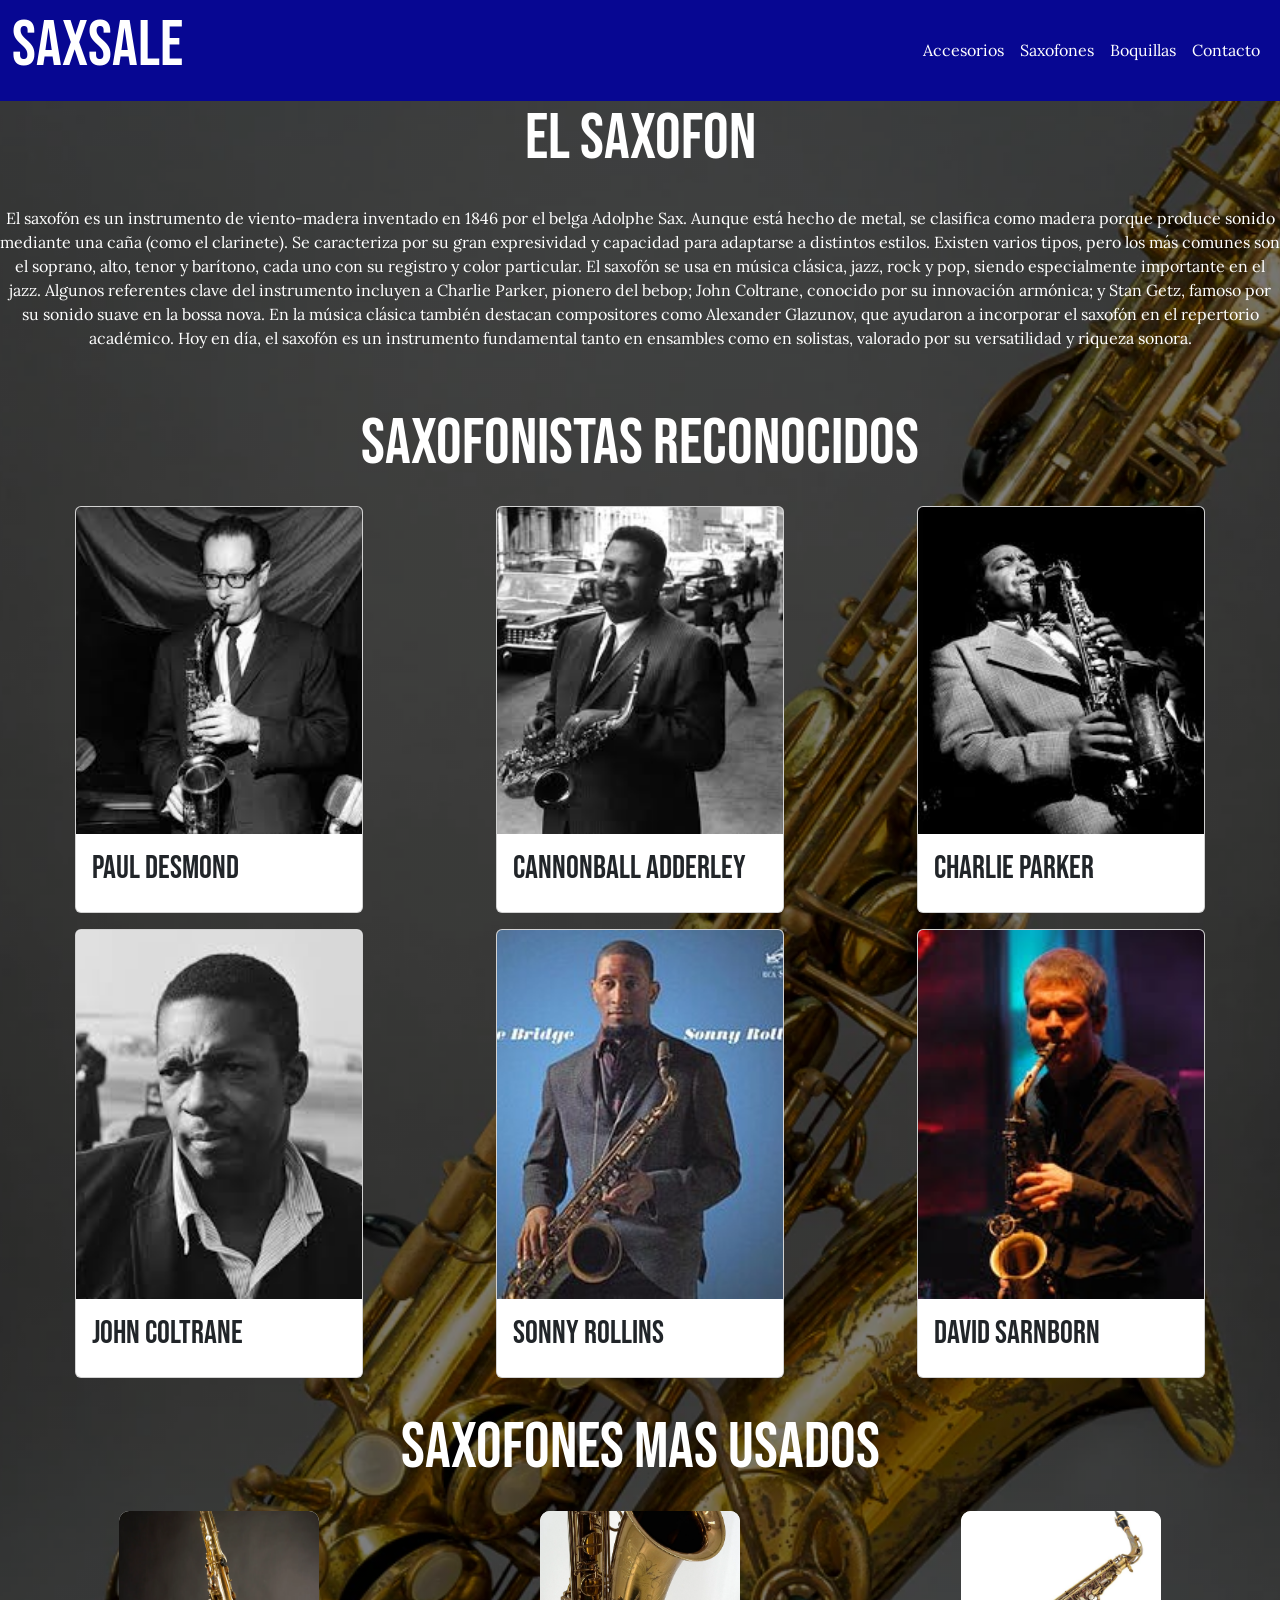
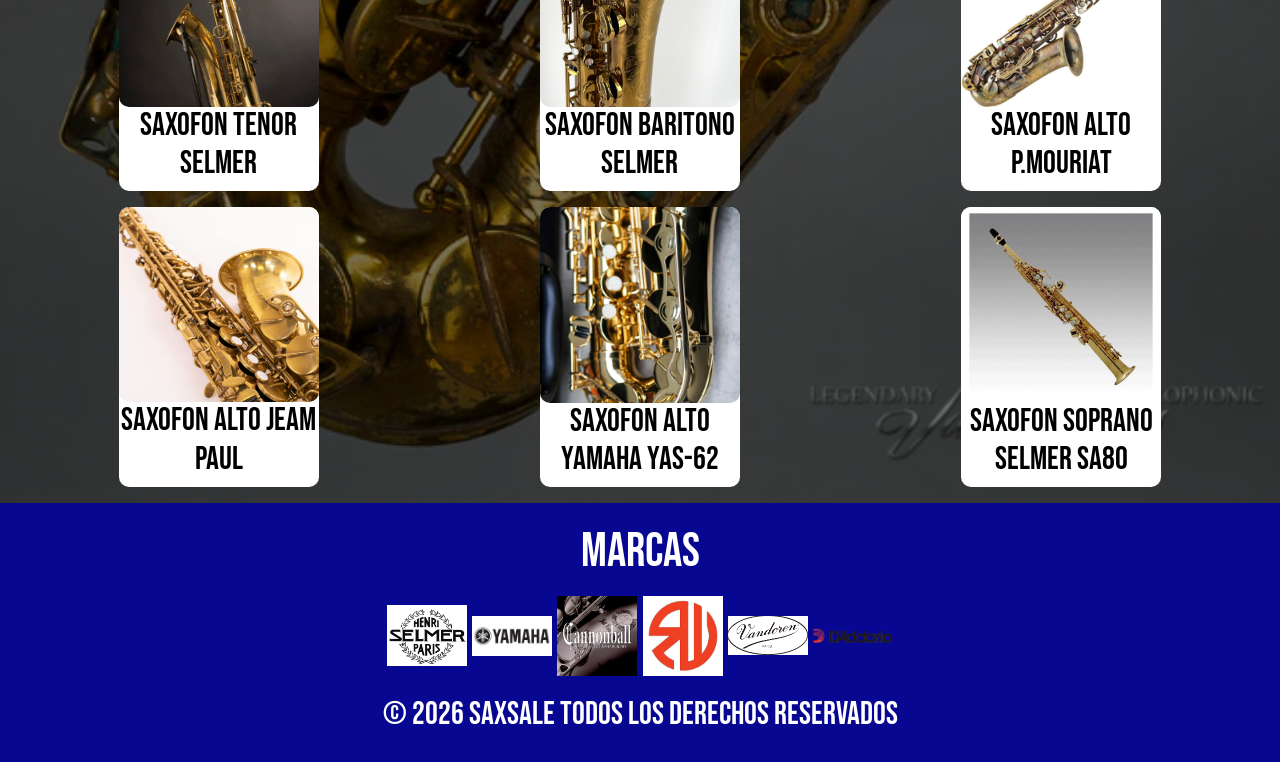
==== commit 3697d48f: "se agregaron nuevas animaciopnes al index se ordeno el cogigo html de las paginas" ====
--- a/index.html
+++ b/index.html
@@ -62,16 +62,16 @@
     </section>
         <br>
    <section class="star-container2">
-            
-              <h2>SAXOFONISTAS RECONOCIDOS</h2>
-            
+      <h2>SAXOFONISTAS RECONOCIDOS</h2>
+          
           <div class="card" style="width: 18rem;">
-           <img src="./assets/novedades/desmond.jpg" class="card-img-top" alt="desmond">
+            <img src="./assets/novedades/desmond.jpg" class="card-img-top" alt="desmond">
           <div class="card-body">
             <h3>Paul Desmond</h3>
           </div>
-        </div>
-
+         </div>
+        
+         
          <div class="card" style="width: 18rem;">
            <img src="./assets/novedades/adderley.jpg" class="card-img-top" alt="adderley">
           <div class="card-body">
@@ -99,13 +99,92 @@
            <h3>Sonny Rollins</h3>
           </div>
         </div>
-
+          
         <div class="card" style="width: 18rem;">
            <img src="./assets/novedades/sarnborn.jpg" class="card-img-top" alt="sarnborn">
           <div class="card-body">
            <h3>David Sarnborn</h3>
         </div>
-        
+      </div>
+</section>
+
+<section class="star-container3">
+   <h2>SAXOFONES MAS USADOS</h2>
+
+  <div class="card-rotate">
+  <div class="inner">
+    <div class="front">
+    <img src="./assets/saxofones/tenores/DSC01612b.webp" alt="saxotenorselmer">
+    <h3>  SAXOFON TENOR SELMER</h3>
+    </div>
+    <div class="back">
+      <p>El Selmer Mark VI saxophone es uno de los saxofones más famosos de la historia. Destaca por su sonido cálido, potente y muy expresivo, lo que lo convirtió en un favorito dentro del jazz. Aún hoy es muy valorado por músicos de todo el mundo.</p>
+   </div>
+  </div>
+</div>
+
+ <div class="card-rotate">
+  <div class="inner">
+    <div class="front">
+    <img src="./assets/saxofones/baritonos/mark6  (5).jpg" alt="">
+    <h3>  SAXOFON BARITONO SELMER</h3>
+    </div>
+    <div class="back">
+      <p>El Selmer Mark VI baritone saxophone es un saxofón barítono muy valorado por su sonido profundo, potente y cálido. Destaca por su gran proyección y flexibilidad, siendo una opción clásica en el jazz y ensambles modernos.</p>
+   </div>
+  </div>
+</div>
+
+ <div class="card-rotate">
+  <div class="inner">
+    <div class="front">
+    <img src="./assets/novedades/pmauriat.jpg" alt="p.mouriat">
+    <h3>SAXOFON ALTO P.MOURIAT</h3>
+    </div>
+    <div class="back">
+      <p>El P. Mauriat alto saxophone es un saxofón alto moderno, conocido por su sonido cálido y potente. Destaca por su buena proyección y respuesta, siendo una opción muy valorada en jazz y música contemporánea.</p>
+   </div>
+  </div>
+</div>
+
+ <div class="card-rotate">
+  <div class="inner">
+    <div class="front">
+    <img src="./assets/novedades/pexels-jean-paul-wright-39375669-7929649.jpg" alt="jean-paul">
+    <h3>  SAXOFON ALTO JEAM PAUL</h3>
+    </div>
+    <div class="back">
+      <p>El Jean Paul alto saxophone es un saxofón alto pensado para estudiantes, reconocido por su facilidad de ejecución y buena afinación. Ofrece un sonido equilibrado y es una opción accesible para quienes están comenzando.</p>
+   </div>
+  </div>
+</div>
+
+<div class="card-rotate">
+  <div class="inner">
+    <div class="front">
+    <img src="./assets/novedades/pexels-caique-araujo-101156227-12457441.jpg" alt="yamaha">
+    <h3>  SAXOFON ALTO YAMAHA YAS-62</h3>
+    </div>
+    <div class="back">
+      <p>El Yamaha YAS-62 alto saxophone es un saxofón alto profesional muy reconocido por su excelente afinación, respuesta rápida y sonido equilibrado. Es una opción versátil, ideal tanto para estudio como para presentaciones en distintos estilos musicales.</p>
+   </div>
+  </div>
+</div>
+
+<div class="card-rotate">
+  <div class="inner">
+    <div class="front">
+    <img src="./assets/saxofones/sopranos/selmer-paris-sa-80-soprano.jpg" alt="selmer-soprano">
+    <h3>  SAXOFON SOPRANO SELMER SA80</h3>
+    </div>
+    <div class="back">
+      <p>El Selmer Super Action 80 Series II soprano saxophone es un saxofón soprano profesional muy valorado por su sonido redondo, claro y rico en armónicos. Destaca por su excelente afinación, proyección y facilidad de ejecución, siendo una opción muy utilizada en jazz y música clásica.</p>
+   </div>
+  </div>
+</div>
+
+
+
 </section>
     </main>
     <footer>
--- a/styles/style.css
+++ b/styles/style.css
@@ -1,4 +1,3 @@
-@charset "UTF-8";
 @import url("https://fonts.googleapis.com/css2?family=Bebas+Neue&display=swap");
 @import url("https://fonts.googleapis.com/css2?family=Lora:ital,wght@0,400..700;1,400..700&display=swap");
 .navbar {
@@ -37,7 +36,6 @@
   padding: 20px;
   gap: 20px;
   background-color: rgb(7, 7, 146);
-  /*  BOX 2 */
 }
 .footer-contenedor .footer-box2 {
   display: flex;
@@ -51,15 +49,9 @@
   color: white;
   font-family: "Bebas Neue", sans-serif;
   font-size: 3rem;
-}
-.footer-contenedor .footer-box2 {
-  /* contenedor de logos */
 }
 .footer-contenedor .footer-box2 .footer-box2 div {
   display: inline-block;
-}
-.footer-contenedor .footer-box2 {
-  /* contenedor real de los logos */
 }
 .footer-contenedor .footer-box2 .footer-box2 {
   display: flex;
@@ -71,9 +63,6 @@
   flex-wrap: wrap;
   justify-content: center;
   gap: 15px;
-}
-.footer-contenedor .footer-box2 {
-  /* imágenes */
 }
 .footer-contenedor .footer-box2 .logo-footer {
   width: 80px;
@@ -84,9 +73,6 @@
 .footer-contenedor .footer-box2 .logo-footer:hover {
   transform: scale(1.1);
 }
-.footer-contenedor {
-  /*  BOX 3 */
-}
 .footer-contenedor .footer-box3 {
   width: 100%;
   display: flex;
@@ -131,7 +117,7 @@
   grid-template-columns: repeat(2, 1fr);
   grid-auto-rows: auto;
   gap: 1rem;
-  padding: 5px;
+  padding: 2rem;
   background-color: #555;
 }
 .contenedor .card {
@@ -145,6 +131,7 @@
   padding: 20px;
   height: 100%;
   width: 100%;
+  overflow: hidden;
 }
 .contenedor .card h3, .contenedor .card h4 {
   font-family: "Bebas Neue", sans-serif;
@@ -156,6 +143,10 @@
   width: 100%;
   height: 180px;
   object-fit: contain;
+  transition: transform 0.3s ease;
+}
+.contenedor .card img:hover {
+  transform: scale(1.1);
 }
 .contenedor .card .descripcion {
   font-size: 1rem;
@@ -255,6 +246,43 @@
   font-family: "Bebas Neue", sans-serif;
 }
 
+@keyframes vibrate {
+  0% {
+    transform: translateY(0);
+    transform: translateX(0);
+  }
+  10% {
+    transform: translateY(10px);
+  }
+  20% {
+    transform: translateX(5px);
+  }
+  30% {
+    transform: translateX(-5px);
+  }
+  40% {
+    transform: translateX(5px);
+  }
+  50% {
+    transform: translateX(-5px);
+  }
+  60% {
+    transform: translateX(5px);
+  }
+  70% {
+    transform: translateX(-5px);
+  }
+  80% {
+    transform: translateX(5px);
+  }
+  90% {
+    transform: translateX(-5px);
+  }
+  100% {
+    transform: translateY(0);
+    transform: translateX(0);
+  }
+}
 .main-inicio {
   background-image: linear-gradient(rgba(0, 0, 0, 0.5), rgba(0, 0, 0, 0.5)), url("../assets/novedades/mark6.jpg");
   background-size: cover;
@@ -293,6 +321,9 @@
   text-align: center;
   font-size: 4rem;
 }
+.main-inicio .star-container2 .card {
+  animation: vibrate 4s linear infinite;
+}
 .main-inicio .star-container2 .card img {
   width: 100%;
   height: 100%;
@@ -301,6 +332,70 @@
 .main-inicio .star-container2 .card .card-body h3 {
   font-family: "Bebas Neue", sans-serif;
   font-size: 2rem;
+}
+.main-inicio .star-container2 .card:hover {
+  animation: none;
+}
+.main-inicio .star-container3 {
+  display: grid;
+  grid-template-columns: repeat(3, 1fr);
+  gap: 1rem;
+  padding: 1rem;
+  justify-items: center;
+}
+.main-inicio .star-container3 h2 {
+  grid-column: 1/-1;
+  font-family: "Bebas Neue", sans-serif;
+  color: white;
+  text-align: center;
+  font-size: 4rem;
+}
+.main-inicio .star-container3 .card-rotate {
+  width: 200px;
+  height: 280px;
+  perspective: 1000px;
+  background-color: white;
+  border-radius: 10px;
+}
+.main-inicio .star-container3 .card-rotate .inner {
+  width: 100%;
+  height: 100%;
+  position: relative;
+  transition: 0.6s;
+  transform-style: preserve-3d;
+}
+.main-inicio .star-container3 .card-rotate:hover .inner {
+  transform: rotateY(180deg);
+}
+.main-inicio .star-container3 .card-rotate .front, .main-inicio .star-container3 .card-rotate .back {
+  display: flex;
+  flex-direction: column;
+  justify-content: space-between;
+  position: absolute;
+  width: 100%;
+  height: 100%;
+  backface-visibility: hidden;
+}
+.main-inicio .star-container3 .card-rotate .front img, .main-inicio .star-container3 .card-rotate .back img {
+  width: 100%;
+  height: 70%;
+  object-fit: cover;
+  border-radius: 10px;
+}
+.main-inicio .star-container3 .card-rotate .front h3, .main-inicio .star-container3 .card-rotate .back h3 {
+  text-align: center;
+  font-family: "Bebas Neue", sans-serif;
+  font-size: 2rem;
+  color: black;
+}
+.main-inicio .star-container3 .card-rotate .back {
+  transform: rotateY(180deg);
+  padding: 1rem;
+}
+.main-inicio .star-container3 .card-rotate .back p {
+  text-align: center;
+  font-family: "Lora", serif;
+  font-size: 13px;
 }
 @media (min-width: 320px) and (max-width: 479px) {
   .main-inicio .star-container {
@@ -316,6 +411,12 @@
   .main-inicio .star-container2 h2 {
     font-size: 2rem;
   }
+  .main-inicio .star-container3 {
+    grid-template-columns: 1fr;
+  }
+  .main-inicio .star-container3 h2 {
+    font-size: 2rem;
+  }
 }
 @media (min-width: 480px) and (max-width: 767px) {
   .main-inicio .star-container {
@@ -331,6 +432,12 @@
   .main-inicio .star-container2 h2 {
     font-size: 3rem;
   }
+  .main-inicio .star-container3 {
+    grid-template-columns: repeat(1, 1fr);
+  }
+  .main-inicio .star-container3 h2 {
+    font-size: 3rem;
+  }
 }
 @media (min-width: 768px) and (max-width: 1024px) {
   .main-inicio .star-container {
@@ -346,6 +453,12 @@
   .main-inicio .star-container2 h2 {
     font-size: 4rem;
   }
+  .main-inicio .star-container3 {
+    grid-template-columns: repeat(2, 1fr);
+  }
+  .main-inicio .star-container3 h2 {
+    font-size: 4rem;
+  }
 }
 
 /*# sourceMappingURL=style.css.map */
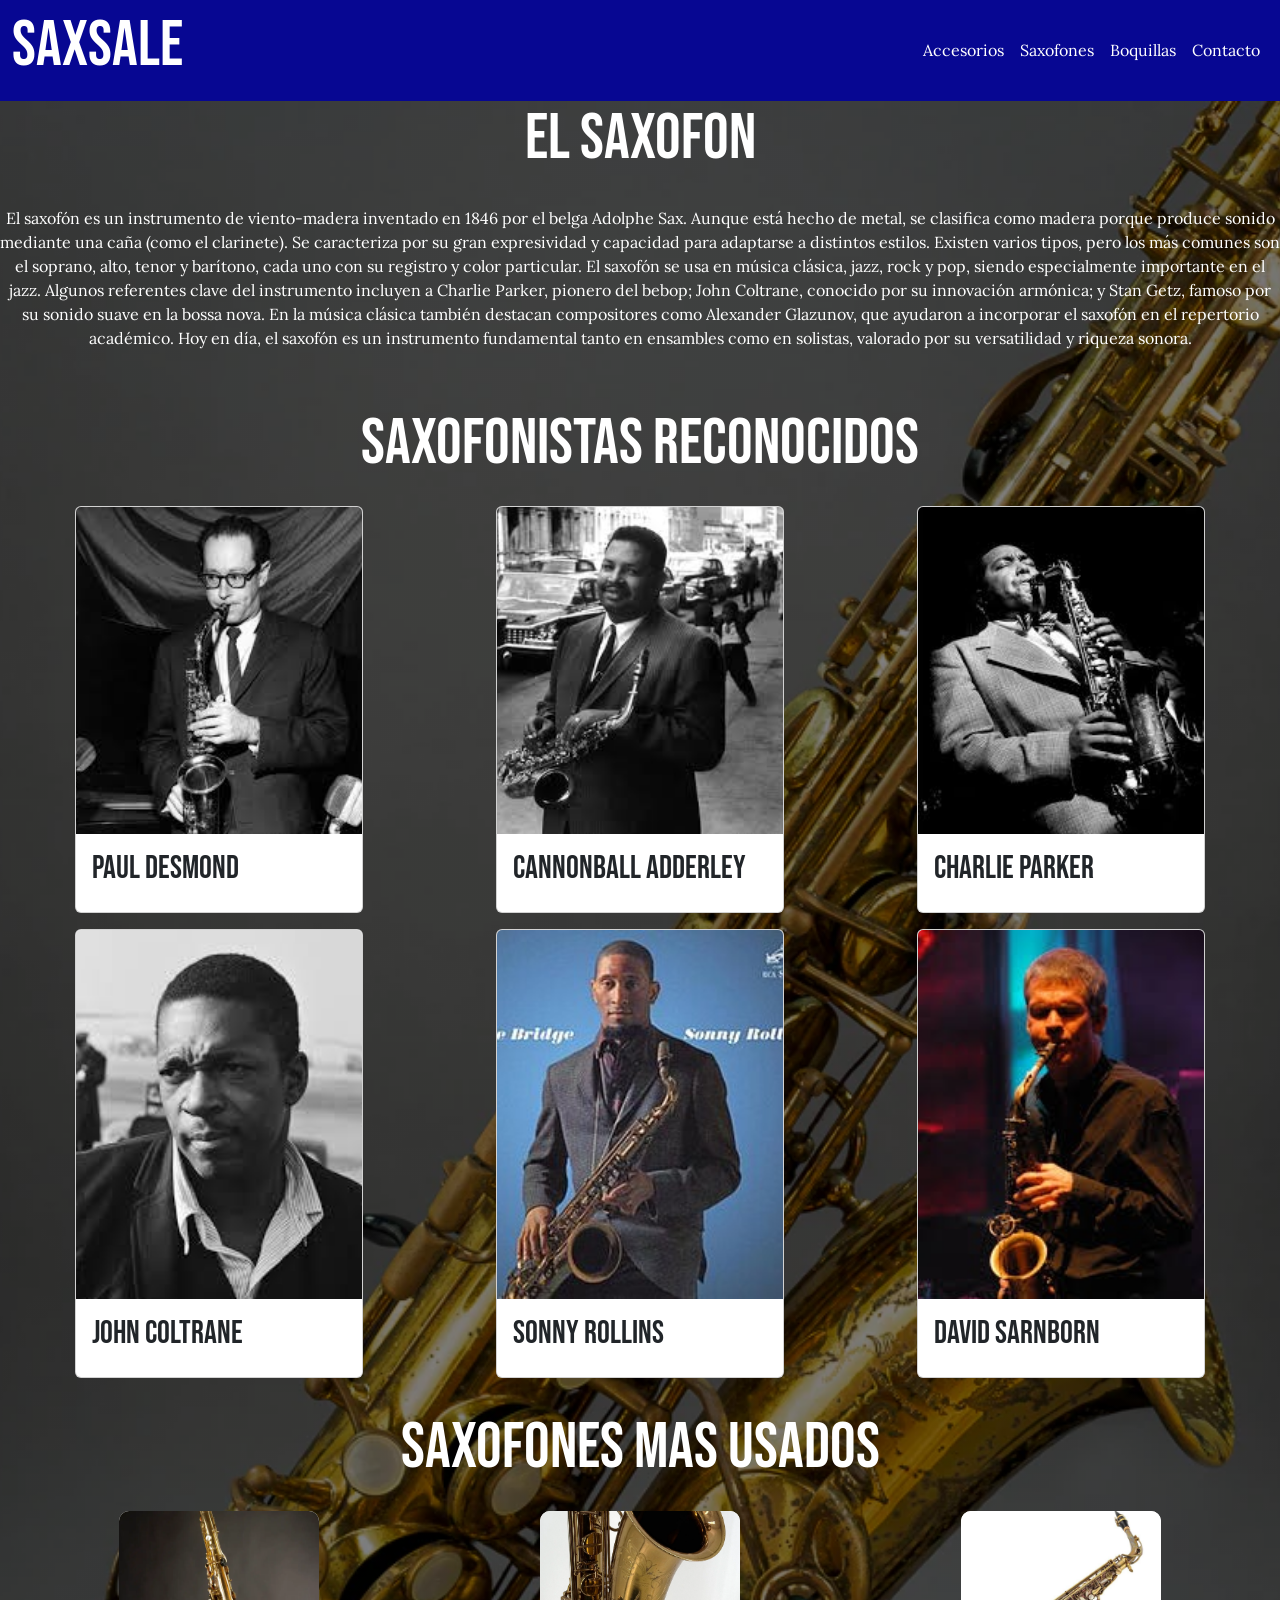
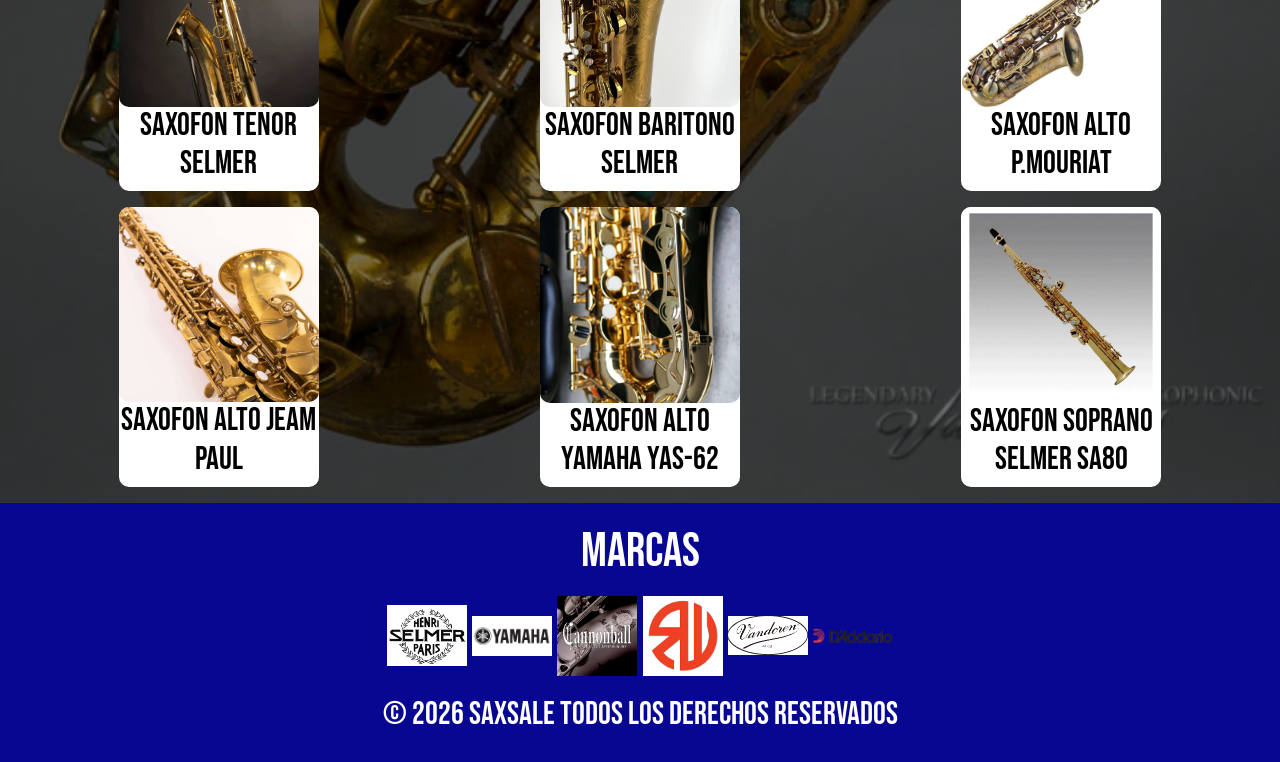
==== commit d7d11f5f: "se mejoraron algunas imagenes y se actualizo el seo, se realizaron algunas mejoras en las estructura" ====
--- a/index.html
+++ b/index.html
@@ -3,15 +3,26 @@
 <head>
     <meta charset="UTF-8">
     <meta name="viewport" content="width=device-width, initial-scale=1.0">
+    <title>SaxSale-Inicio</title>
+
     <link href="https://cdn.jsdelivr.net/npm/bootstrap@5.3.8/dist/css/bootstrap.min.css" rel="stylesheet" integrity="sha384-sRIl4kxILFvY47J16cr9ZwB07vP4J8+LH7qKQnuqkuIAvNWLzeN8tE5YBujZqJLB" crossorigin="anonymous">
     <link rel="stylesheet" href="./styles/style.css">
+
     <link rel="preconnect" href="https://fonts.googleapis.com">
     <link rel="preconnect" href="https://fonts.gstatic.com" crossorigin>
+    <link rel="shortcut icon" href="./assets/logos/saxo.png" type="image/x-icon">
     
+   <meta name="descripcion" content="Descubrí saxofones, accesorios y novedades para músicos. SaxSale ofrece instrumentos de calidad e información para saxofonistas de todos los niveles.">
+   <meta name="keywords" content="saxofón, saxofón alto, saxofón tenor, saxofón soprano, saxofón barítono, accesorios para saxofón, abrazaderas
+    boquillas, Yamaha, Selmer, Yamaha YAS-62, saxofones profesionales, saxofones para estudiantes, tienda de instrumentos">
+   <meta name="author" content="Mario Dos santos">
+   <meta name="owner" content="SaxSale">
+    
+   <meta property="og:title" content="SaxSale-Inicio">
+   <meta property="og:url" content="https://mariodosantos21-boop.github.io/saxsale/index.html">
+   <meta property="og:image" content="https://raw.githubusercontent.com/mariodosantos21-boop/saxsale/refs/heads/main/assets/logos/saxo.png">
+   <meta property="og:description" content="Descubrí saxofones, accesorios y novedades para músicos. SaxSale ofrece instrumentos de calidad e información para saxofonistas de todos los niveles">
    
-    
-    <title>SaxSale</title>
-
 </head>
 <body>
   <header>
@@ -194,12 +205,12 @@
     <h3 class="h3box2">MARCAS</h3>
 
     <div class="logos">
-     <a href="https://www.selmer.fr/en-int?srsltid=AfmBOor79Rb-_9UPQ6MRUY8ZI1y_j1xs5f0mpgxhy6elbw4P0WbcUUgo" target="_blank"><img class="logo-footer" src="./assets/logos/selmer.png"></a>
-      <a href="https://usa.yamaha.com/products/musical_instruments/winds/saxophones/index.html" target="_blank"><img class="logo-footer" src="./assets/logos/yamaha.png"></a>
-      <a href="https://www.cannonballmusic.com/" target="_blank"><img class="logo-footer" src="./assets/logos/cannonball.png"></a>
-      <a href="https://www.robertoswinds.com/" target="_blank"><img class="logo-footer" src="./assets/novedades/robertowinds.jpg"></a>
-      <a href="https://vandoren.fr/en/" target="_blank"><img class="logo-footer" src="./assets/logos/vandoren_logo.png"></a>
-      <a href="https://www.daddario.com/collections/saxophone-reeds?srsltid=AfmBOor3AmA8gWwZORQWqCa6BvwieEF4S8FT9-_b8jnud8J5Rp-UT0DT" target="_blank"><img class="logo-footer" src="./assets/logos/Daddario_logo.png"></a>
+      <a href="https://www.selmer.fr/en-int?srsltid=AfmBOor79Rb-_9UPQ6MRUY8ZI1y_j1xs5f0mpgxhy6elbw4P0WbcUUgo" target="_blank"><img class="logo-footer" alt="logo-selmer" src="./assets/logos/selmer.png" loading="lazy"></a>
+      <a href="https://usa.yamaha.com/products/musical_instruments/winds/saxophones/index.html" target="_blank"><img class="logo-footer" alt="logo-yamaha" src="./assets/logos/yamaha.png" loading="lazy"></a>
+      <a href="https://www.cannonballmusic.com/" target="_blank"><img class="logo-footer" alt="logo-cannonball" src="./assets/logos/cannonball.png" loading="lazy"></a>
+      <a href="https://www.robertoswinds.com/" target="_blank"><img class="logo-footer" alt="logo-robertowinds" src="./assets/novedades/robertowinds.jpg" loading="lazy" ></a>
+      <a href="https://vandoren.fr/en/" target="_blank"><img class="logo-footer" alt="logo-vandoren" src="./assets/logos/vandoren_logo.png" loading="lazy"></a>
+      <a href="https://www.daddario.com/collections/saxophone-reeds?srsltid=AfmBOor3AmA8gWwZORQWqCa6BvwieEF4S8FT9-_b8jnud8J5Rp-UT0DT" target="_blank"><img class="logo-footer" alt="logo-daddario" src="./assets/logos/Daddario_logo.png" loading="lazy"></a>
     </div>
   </article>
 
--- a/styles/style.css
+++ b/styles/style.css
@@ -189,9 +189,6 @@
   .contenedor .card .descripcion {
     font-size: 1rem;
     color: #555;
-    display: -webkit-box;
-    -webkit-line-clamp: 3;
-    -webkit-box-orient: vertical;
     overflow: hidden;
   }
 }
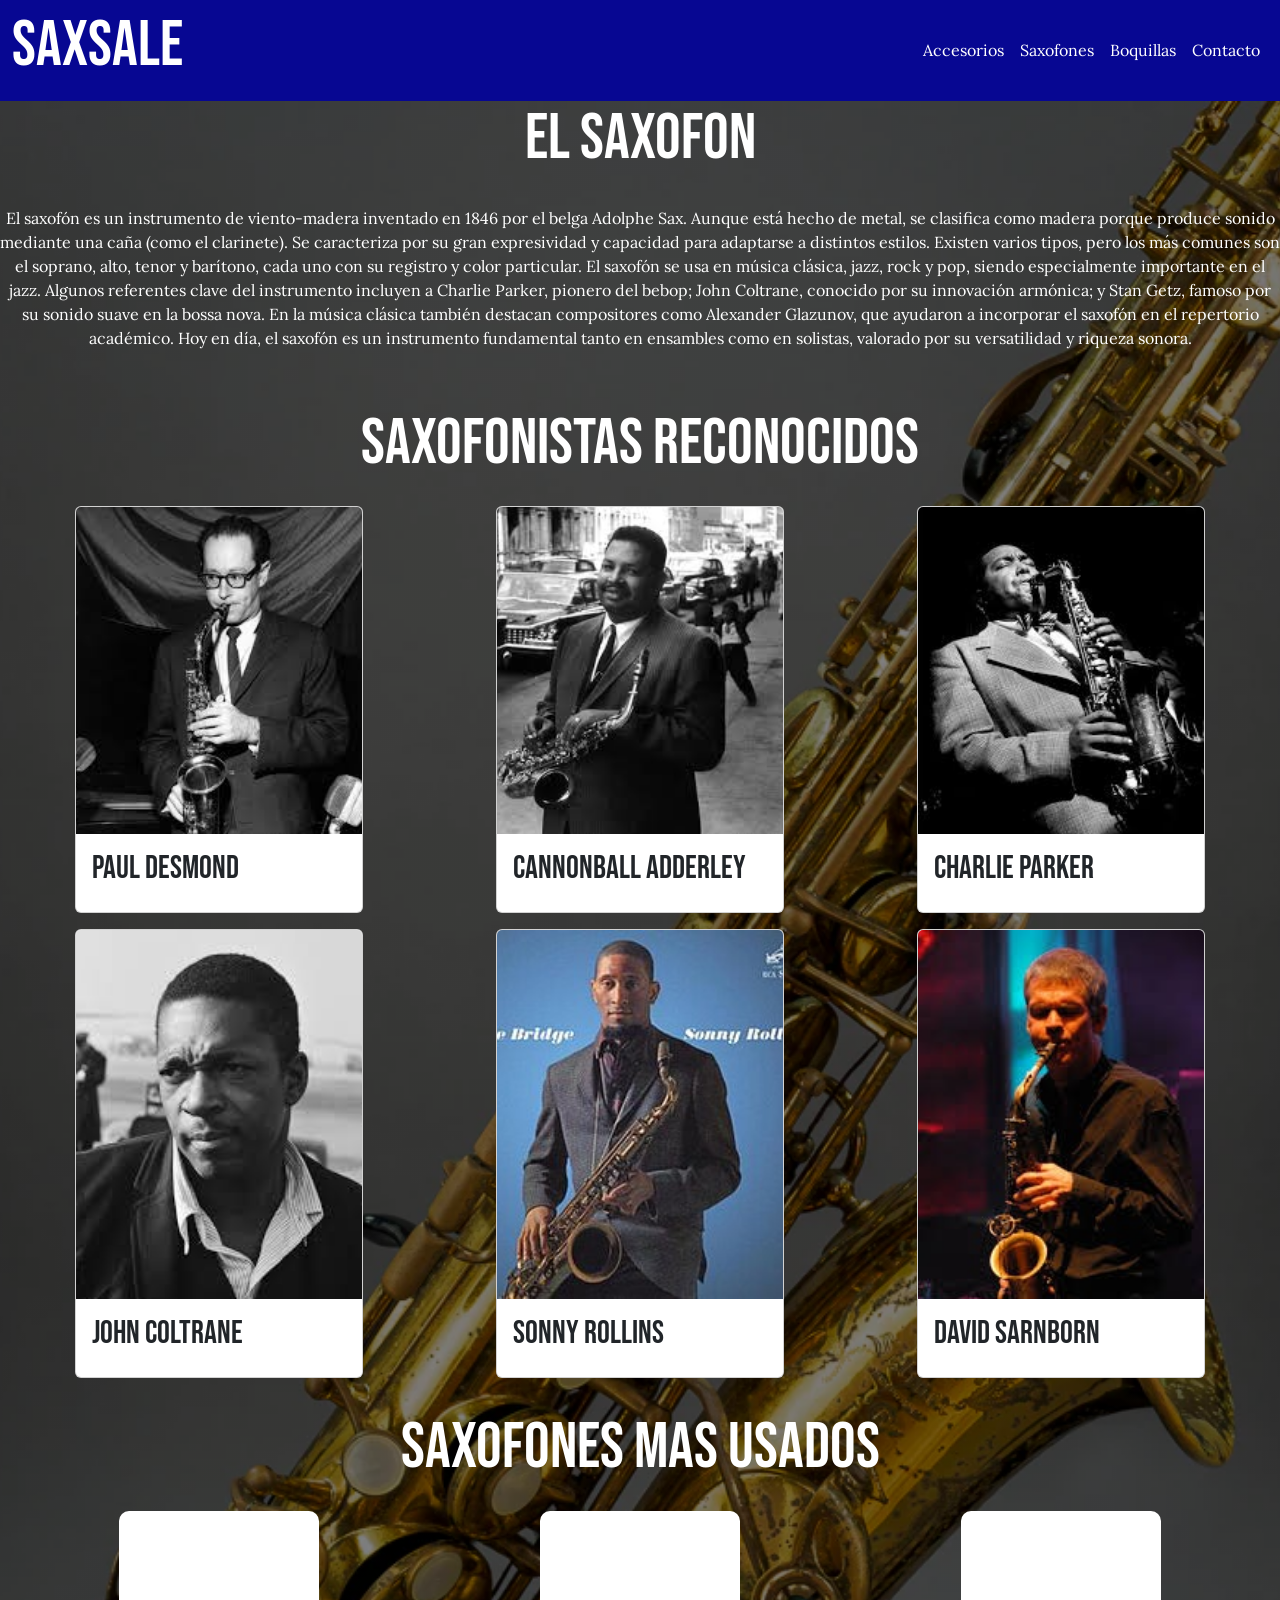
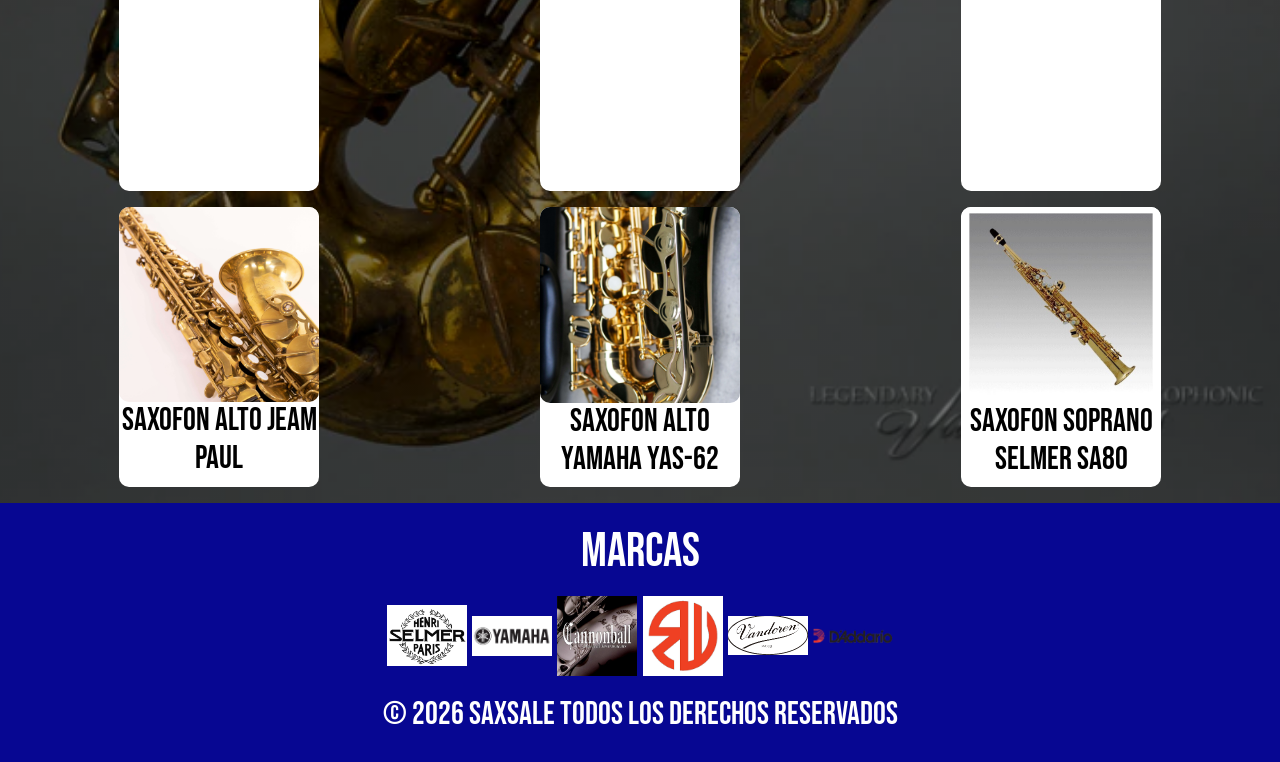
==== commit 7eefd13f: "se realizaron modificaciones en el footer para mejorar la respuesta en distintas pantallas, tambien " ====
--- a/index.html
+++ b/index.html
@@ -12,7 +12,7 @@
     <link rel="preconnect" href="https://fonts.gstatic.com" crossorigin>
     <link rel="shortcut icon" href="./assets/logos/saxo.png" type="image/x-icon">
     
-   <meta name="descripcion" content="Descubrí saxofones, accesorios y novedades para músicos. SaxSale ofrece instrumentos de calidad e información para saxofonistas de todos los niveles.">
+   <meta name="description" content="Descubrí saxofones, accesorios y novedades para músicos. SaxSale ofrece instrumentos de calidad e información para saxofonistas de todos los niveles.">
    <meta name="keywords" content="saxofón, saxofón alto, saxofón tenor, saxofón soprano, saxofón barítono, accesorios para saxofón, abrazaderas
     boquillas, Yamaha, Selmer, Yamaha YAS-62, saxofones profesionales, saxofones para estudiantes, tienda de instrumentos">
    <meta name="author" content="Mario Dos santos">
--- a/styles/style.css
+++ b/styles/style.css
@@ -29,18 +29,33 @@
 /*mixin tablet*/
 /*mixin mobile*/
 /*mixin intermedio*/
+/*extend*/
+.contenedor .card {
+  display: flex;
+  flex-direction: column;
+  flex-wrap: nowrap;
+  justify-content: flex-start;
+  align-items: center;
+  gap: 1rem;
+}
+
 .footer-contenedor {
   display: flex;
   flex-direction: column;
-  align-items: center;
+  flex-wrap: wrap;
+  justify-content: center;
+  align-items: center;
+  gap: 20px;
   padding: 20px;
-  gap: 20px;
   background-color: rgb(7, 7, 146);
 }
 .footer-contenedor .footer-box2 {
   display: flex;
   flex-direction: column;
-  align-items: center;
+  flex-wrap: wrap;
+  justify-content: center;
+  align-items: center;
+  gap: 0;
   width: 100%;
 }
 .footer-contenedor .footer-box2 .h3box2 {
@@ -56,12 +71,17 @@
 .footer-contenedor .footer-box2 .footer-box2 {
   display: flex;
   flex-direction: column;
-  align-items: center;
+  flex-wrap: wrap;
+  justify-content: center;
+  align-items: center;
+  gap: 0;
 }
 .footer-contenedor .footer-box2 .footer-box2 > div {
   display: flex;
-  flex-wrap: wrap;
-  justify-content: center;
+  flex-direction: column;
+  flex-wrap: wrap;
+  justify-content: center;
+  align-items: center;
   gap: 15px;
 }
 .footer-contenedor .footer-box2 .logo-footer {
@@ -83,6 +103,26 @@
   font-size: 2rem;
   color: white;
   font-family: "Bebas Neue", sans-serif;
+}
+@media (min-width: 320px) and (max-width: 479px) {
+  .footer-contenedor .logos {
+    display: flex;
+    flex-direction: column;
+    flex-wrap: wrap;
+    justify-content: center;
+    align-items: center;
+    gap: 1rem;
+  }
+}
+@media (min-width: 480px) and (max-width: 767px) {
+  .footer-contenedor .logos {
+    display: flex;
+    flex-direction: column;
+    flex-wrap: wrap;
+    justify-content: center;
+    align-items: center;
+    gap: 1rem;
+  }
 }
 
 .titulo-seccion {
@@ -121,12 +161,6 @@
   background-color: #555;
 }
 .contenedor .card {
-  display: flex;
-  flex-direction: column;
-  flex-wrap: wrap;
-  justify-content: flex-start;
-  align-items: center;
-  gap: 1rem;
   text-align: center;
   padding: 20px;
   height: 100%;
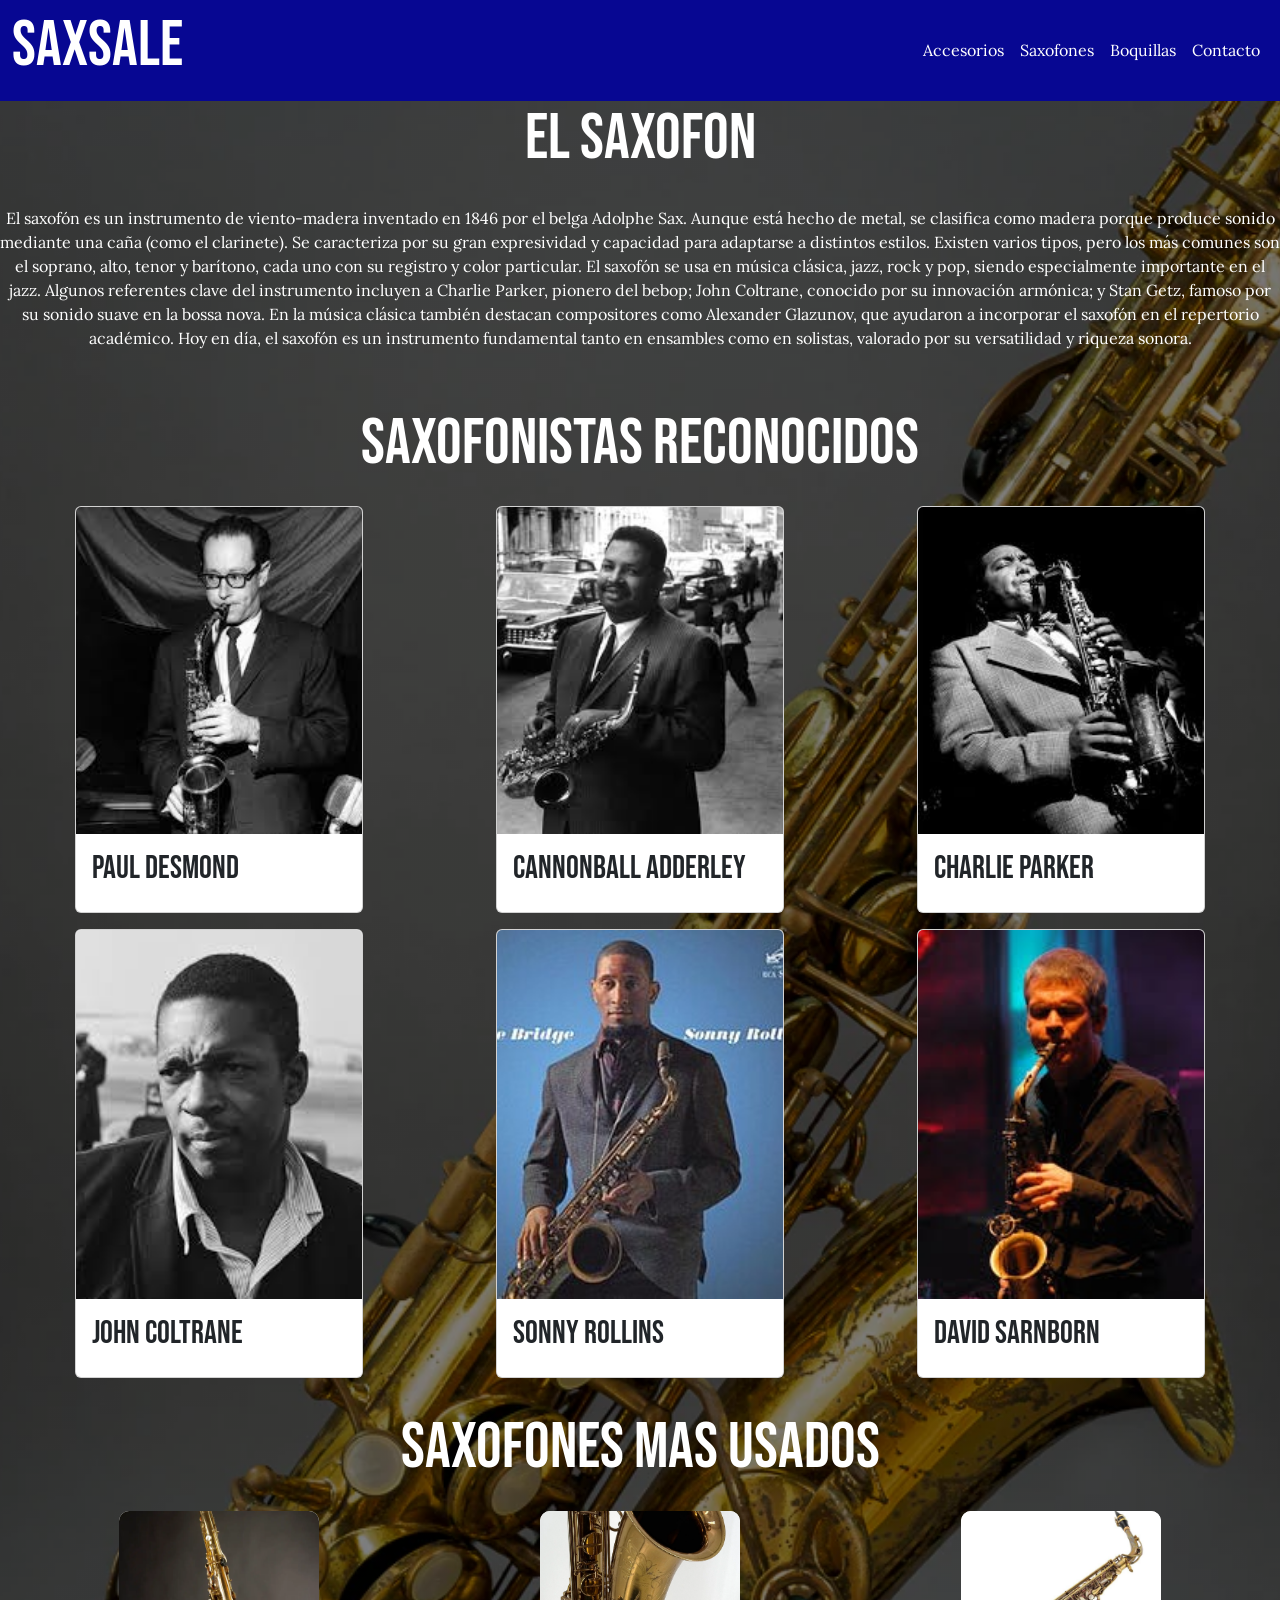
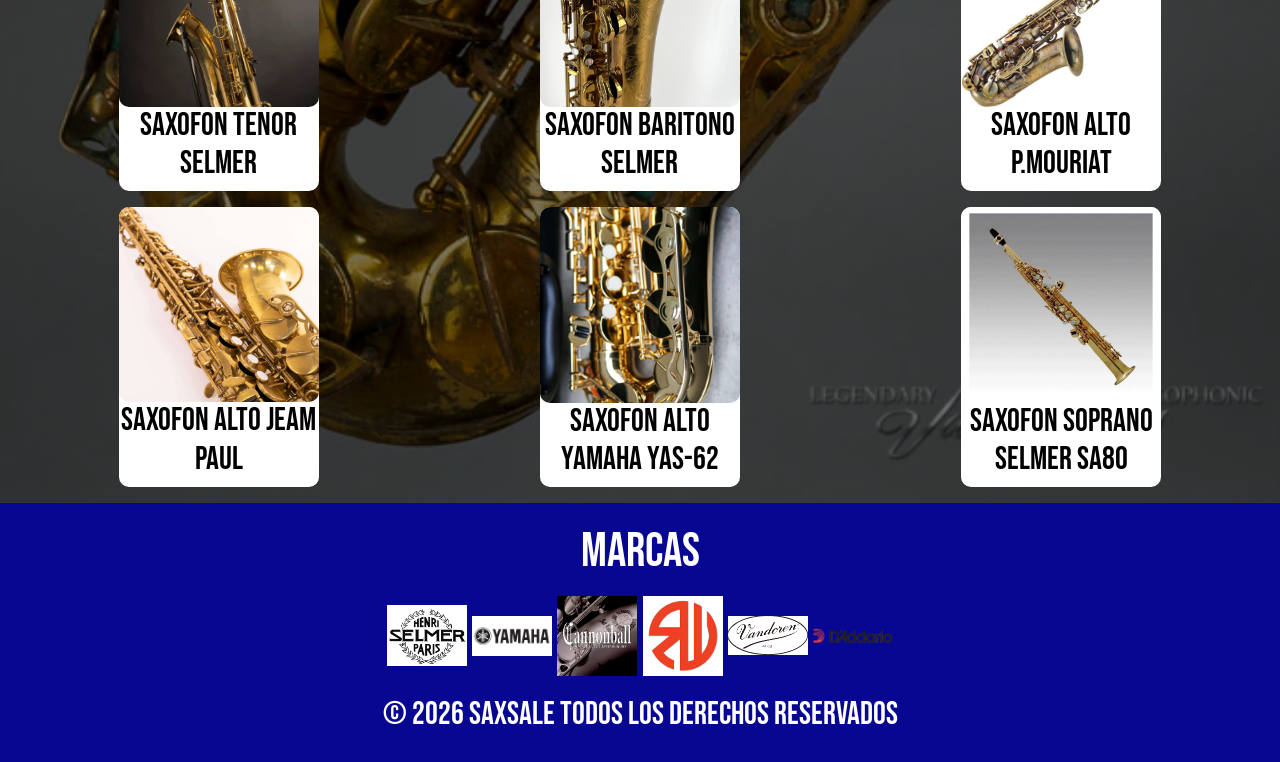
==== commit 0da8601c: "se realizaron correcciones a los archivos html de todas las paginas para mejorar el orden del codigo" ====
--- a/index.html
+++ b/index.html
@@ -61,13 +61,13 @@
             <h2>El Saxofon </h2>
           </div>
            <div>
-            <p>El saxofón es un instrumento de viento-madera inventado en 1846 por el belga Adolphe Sax. Aunque está hecho de metal, se clasifica como madera porque produce sonido mediante una caña (como el clarinete). Se caracteriza por su gran expresividad y capacidad para adaptarse a distintos estilos.
-
-Existen varios tipos, pero los más comunes son el soprano, alto, tenor y barítono, cada uno con su registro y color particular. El saxofón se usa en música clásica, jazz, rock y pop, siendo especialmente importante en el jazz.
-
-Algunos referentes clave del instrumento incluyen a Charlie Parker, pionero del bebop; John Coltrane, conocido por su innovación armónica; y Stan Getz, famoso por su sonido suave en la bossa nova. En la música clásica también destacan compositores como Alexander Glazunov, que ayudaron a incorporar el saxofón en el repertorio académico.
-
-Hoy en día, el saxofón es un instrumento fundamental tanto en ensambles como en solistas, valorado por su versatilidad y riqueza sonora.</p>
+            <p>El saxofón es un instrumento de viento-madera inventado en 1846 por el belga Adolphe Sax. Aunque está hecho de metal, se clasifica como madera porque produce sonido mediante una caña (como el clarinete).
+               Se caracteriza por su gran expresividad y capacidad para adaptarse a distintos estilos.
+               Existen varios tipos, pero los más comunes son el soprano, alto, tenor y barítono, cada uno con su registro y color particular. El saxofón se usa en música clásica,
+               jazz, rock y pop, siendo especialmente importante en el jazz.
+               Algunos referentes clave del instrumento incluyen a Charlie Parker, pionero del bebop; John Coltrane, conocido por su innovación armónica; y Stan Getz, famoso por su sonido suave en la bossa nova.
+               En la música clásica también destacan compositores como Alexander Glazunov, que ayudaron a incorporar el saxofón en el repertorio académico.
+               Hoy en día, el saxofón es un instrumento fundamental tanto en ensambles como en solistas, valorado por su versatilidad y riqueza sonora.</p>
           </div>
     
     </section>
@@ -129,7 +129,8 @@
     <h3>  SAXOFON TENOR SELMER</h3>
     </div>
     <div class="back">
-      <p>El Selmer Mark VI saxophone es uno de los saxofones más famosos de la historia. Destaca por su sonido cálido, potente y muy expresivo, lo que lo convirtió en un favorito dentro del jazz. Aún hoy es muy valorado por músicos de todo el mundo.</p>
+      <p>El Selmer Mark VI saxophone es uno de los saxofones más famosos de la historia. Destaca por su sonido cálido,
+         potente y muy expresivo, lo que lo convirtió en un favorito dentro del jazz. Aún hoy es muy valorado por músicos de todo el mundo.</p>
    </div>
   </div>
 </div>
@@ -141,7 +142,8 @@
     <h3>  SAXOFON BARITONO SELMER</h3>
     </div>
     <div class="back">
-      <p>El Selmer Mark VI baritone saxophone es un saxofón barítono muy valorado por su sonido profundo, potente y cálido. Destaca por su gran proyección y flexibilidad, siendo una opción clásica en el jazz y ensambles modernos.</p>
+      <p>El Selmer Mark VI baritone saxophone es un saxofón barítono muy valorado por su sonido profundo, potente y cálido.
+         Destaca por su gran proyección y flexibilidad, siendo una opción clásica en el jazz y ensambles modernos.</p>
    </div>
   </div>
 </div>
@@ -153,7 +155,8 @@
     <h3>SAXOFON ALTO P.MOURIAT</h3>
     </div>
     <div class="back">
-      <p>El P. Mauriat alto saxophone es un saxofón alto moderno, conocido por su sonido cálido y potente. Destaca por su buena proyección y respuesta, siendo una opción muy valorada en jazz y música contemporánea.</p>
+      <p>El P. Mauriat alto saxophone es un saxofón alto moderno, conocido por su sonido cálido y potente.
+         Destaca por su buena proyección y respuesta, siendo una opción muy valorada en jazz y música contemporánea.</p>
    </div>
   </div>
 </div>
@@ -165,7 +168,8 @@
     <h3>  SAXOFON ALTO JEAM PAUL</h3>
     </div>
     <div class="back">
-      <p>El Jean Paul alto saxophone es un saxofón alto pensado para estudiantes, reconocido por su facilidad de ejecución y buena afinación. Ofrece un sonido equilibrado y es una opción accesible para quienes están comenzando.</p>
+      <p>El Jean Paul alto saxophone es un saxofón alto pensado para estudiantes, reconocido por su facilidad de ejecución y buena afinación.
+         Ofrece un sonido equilibrado y es una opción accesible para quienes están comenzando.</p>
    </div>
   </div>
 </div>
@@ -177,7 +181,8 @@
     <h3>  SAXOFON ALTO YAMAHA YAS-62</h3>
     </div>
     <div class="back">
-      <p>El Yamaha YAS-62 alto saxophone es un saxofón alto profesional muy reconocido por su excelente afinación, respuesta rápida y sonido equilibrado. Es una opción versátil, ideal tanto para estudio como para presentaciones en distintos estilos musicales.</p>
+      <p>El Yamaha YAS-62 alto saxophone es un saxofón alto profesional muy reconocido por su excelente afinación, respuesta rápida y sonido equilibrado.
+         Es una opción versátil, ideal tanto para estudio como para presentaciones en distintos estilos musicales.</p>
    </div>
   </div>
 </div>
@@ -189,7 +194,8 @@
     <h3>  SAXOFON SOPRANO SELMER SA80</h3>
     </div>
     <div class="back">
-      <p>El Selmer Super Action 80 Series II soprano saxophone es un saxofón soprano profesional muy valorado por su sonido redondo, claro y rico en armónicos. Destaca por su excelente afinación, proyección y facilidad de ejecución, siendo una opción muy utilizada en jazz y música clásica.</p>
+      <p>El Selmer Super Action 80 Series II soprano saxophone es un saxofón soprano profesional muy valorado por su sonido redondo,
+         claro y rico en armónicos. Destaca por su excelente afinación, proyección y facilidad de ejecución, siendo una opción muy utilizada en jazz y música clásica.</p>
    </div>
   </div>
 </div>
@@ -205,12 +211,18 @@
     <h3 class="h3box2">MARCAS</h3>
 
     <div class="logos">
-      <a href="https://www.selmer.fr/en-int?srsltid=AfmBOor79Rb-_9UPQ6MRUY8ZI1y_j1xs5f0mpgxhy6elbw4P0WbcUUgo" target="_blank"><img class="logo-footer" alt="logo-selmer" src="./assets/logos/selmer.png" loading="lazy"></a>
-      <a href="https://usa.yamaha.com/products/musical_instruments/winds/saxophones/index.html" target="_blank"><img class="logo-footer" alt="logo-yamaha" src="./assets/logos/yamaha.png" loading="lazy"></a>
-      <a href="https://www.cannonballmusic.com/" target="_blank"><img class="logo-footer" alt="logo-cannonball" src="./assets/logos/cannonball.png" loading="lazy"></a>
-      <a href="https://www.robertoswinds.com/" target="_blank"><img class="logo-footer" alt="logo-robertowinds" src="./assets/novedades/robertowinds.jpg" loading="lazy" ></a>
-      <a href="https://vandoren.fr/en/" target="_blank"><img class="logo-footer" alt="logo-vandoren" src="./assets/logos/vandoren_logo.png" loading="lazy"></a>
-      <a href="https://www.daddario.com/collections/saxophone-reeds?srsltid=AfmBOor3AmA8gWwZORQWqCa6BvwieEF4S8FT9-_b8jnud8J5Rp-UT0DT" target="_blank"><img class="logo-footer" alt="logo-daddario" src="./assets/logos/Daddario_logo.png" loading="lazy"></a>
+      <a href="https://www.selmer.fr/en-int?srsltid=AfmBOor79Rb-_9UPQ6MRUY8ZI1y_j1xs5f0mpgxhy6elbw4P0WbcUUgo" target="_blank">
+        <img class="logo-footer" alt="logo-selmer" src="./assets/logos/selmer.png" loading="lazy"></a>
+      <a href="https://usa.yamaha.com/products/musical_instruments/winds/saxophones/index.html" target="_blank">
+        <img class="logo-footer" alt="logo-yamaha" src="./assets/logos/yamaha.png" loading="lazy"></a>
+      <a href="https://www.cannonballmusic.com/" target="_blank">
+        <img class="logo-footer" alt="logo-cannonball" src="./assets/logos/cannonball.png" loading="lazy"></a>
+      <a href="https://www.robertoswinds.com/" target="_blank">
+        <img class="logo-footer" alt="logo-robertowinds" src="./assets/novedades/robertowinds.jpg" loading="lazy" ></a>
+      <a href="https://vandoren.fr/en/" target="_blank">
+        <img class="logo-footer" alt="logo-vandoren" src="./assets/logos/vandoren_logo.png" loading="lazy"></a>
+      <a href="https://www.daddario.com/collections/saxophone-reeds?srsltid=AfmBOor3AmA8gWwZORQWqCa6BvwieEF4S8FT9-_b8jnud8J5Rp-UT0DT" target="_blank">
+        <img class="logo-footer" alt="logo-daddario" src="./assets/logos/Daddario_logo.png" loading="lazy"></a>
     </div>
   </article>
 
--- a/styles/style.css
+++ b/styles/style.css
@@ -185,10 +185,6 @@
 .contenedor .card .descripcion {
   font-size: 1rem;
   color: #555;
-  display: -webkit-box;
-  -webkit-line-clamp: 3;
-  -webkit-box-orient: vertical;
-  overflow: hidden;
 }
 .contenedor .card .boton-comprar {
   margin-top: auto;
